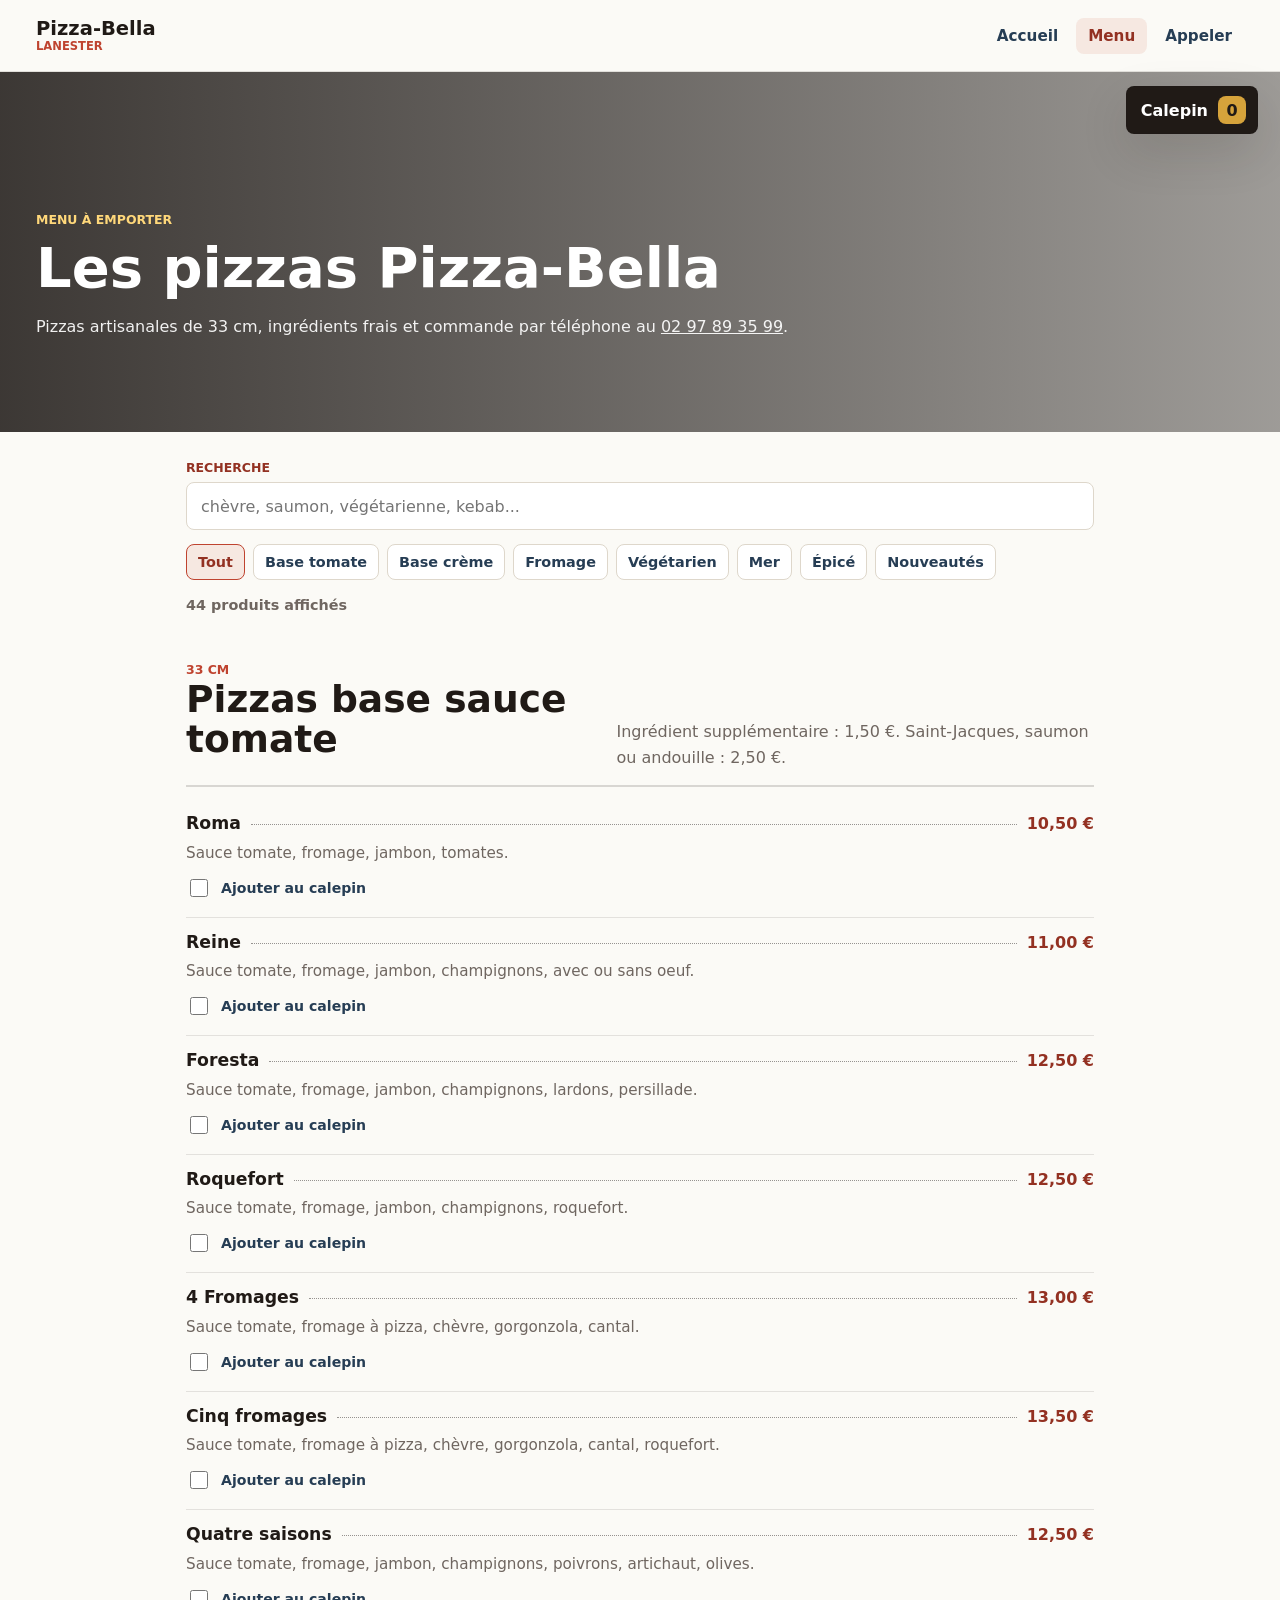
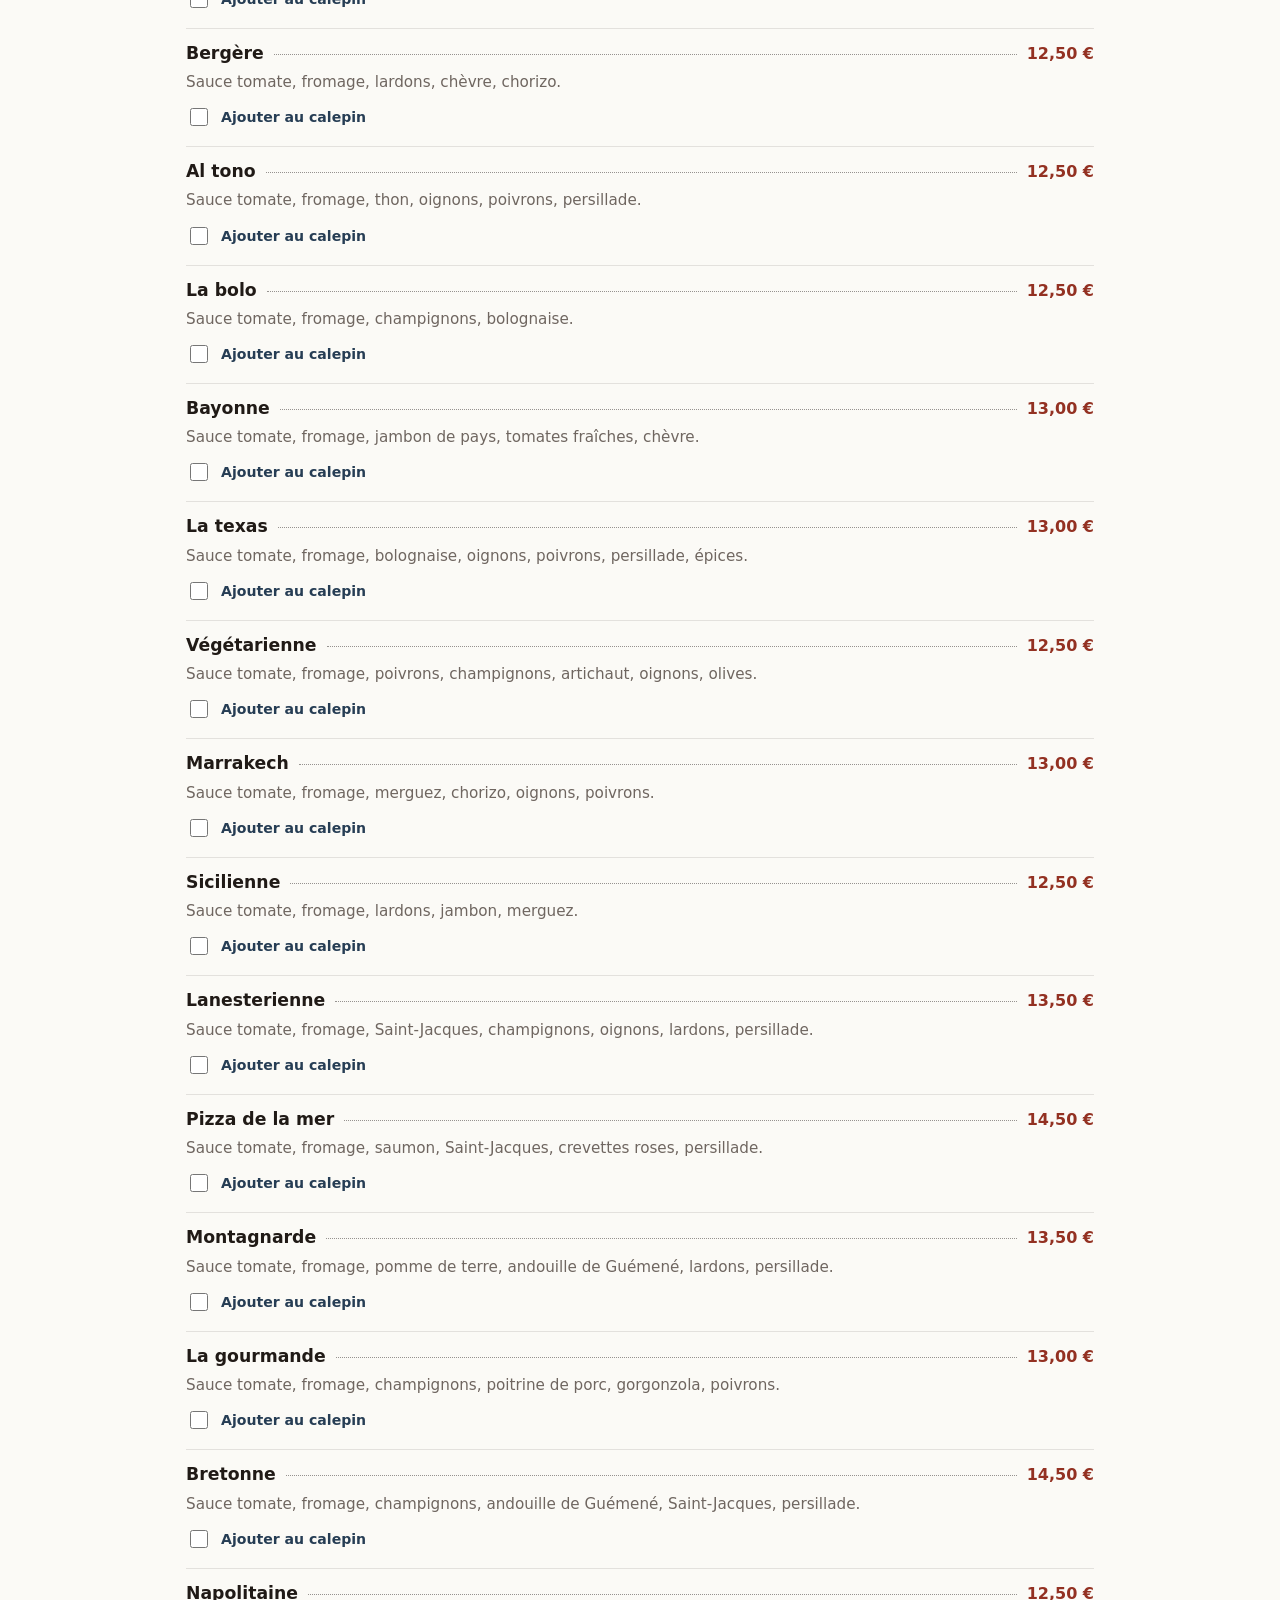
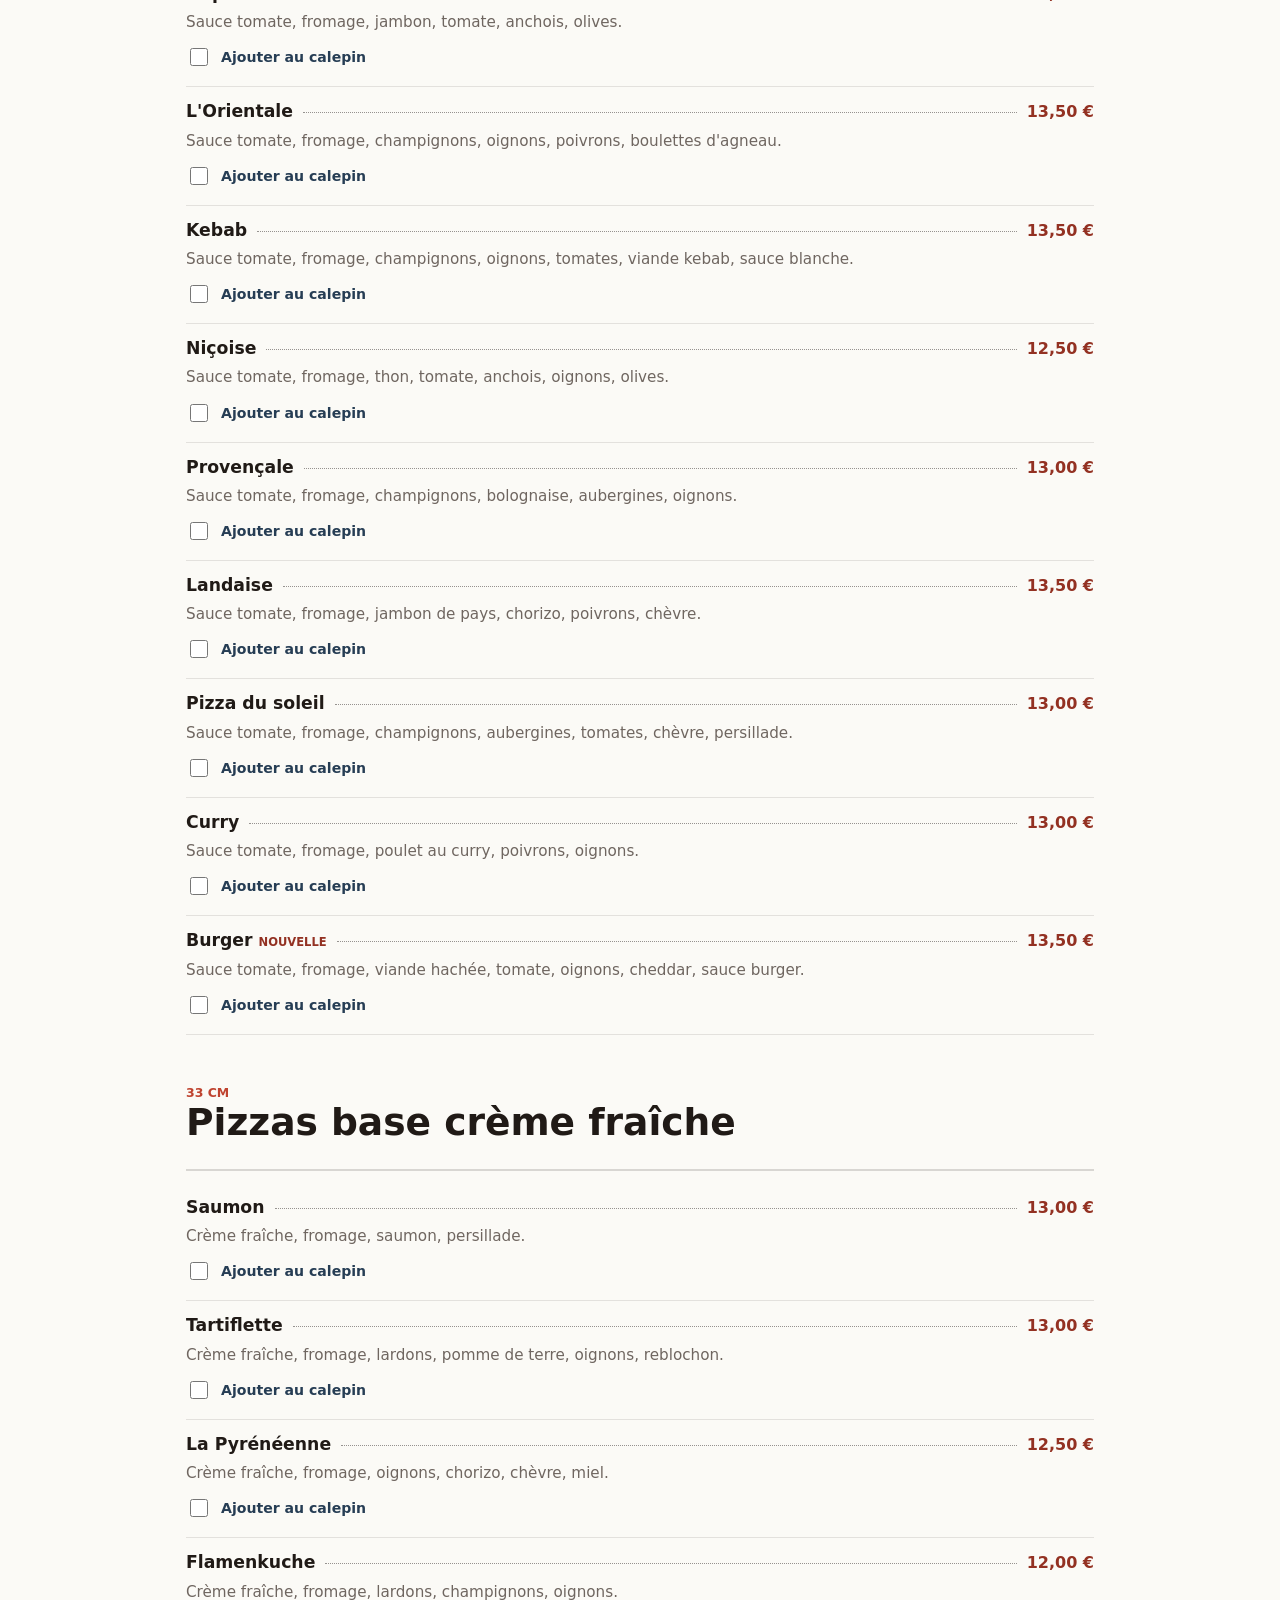
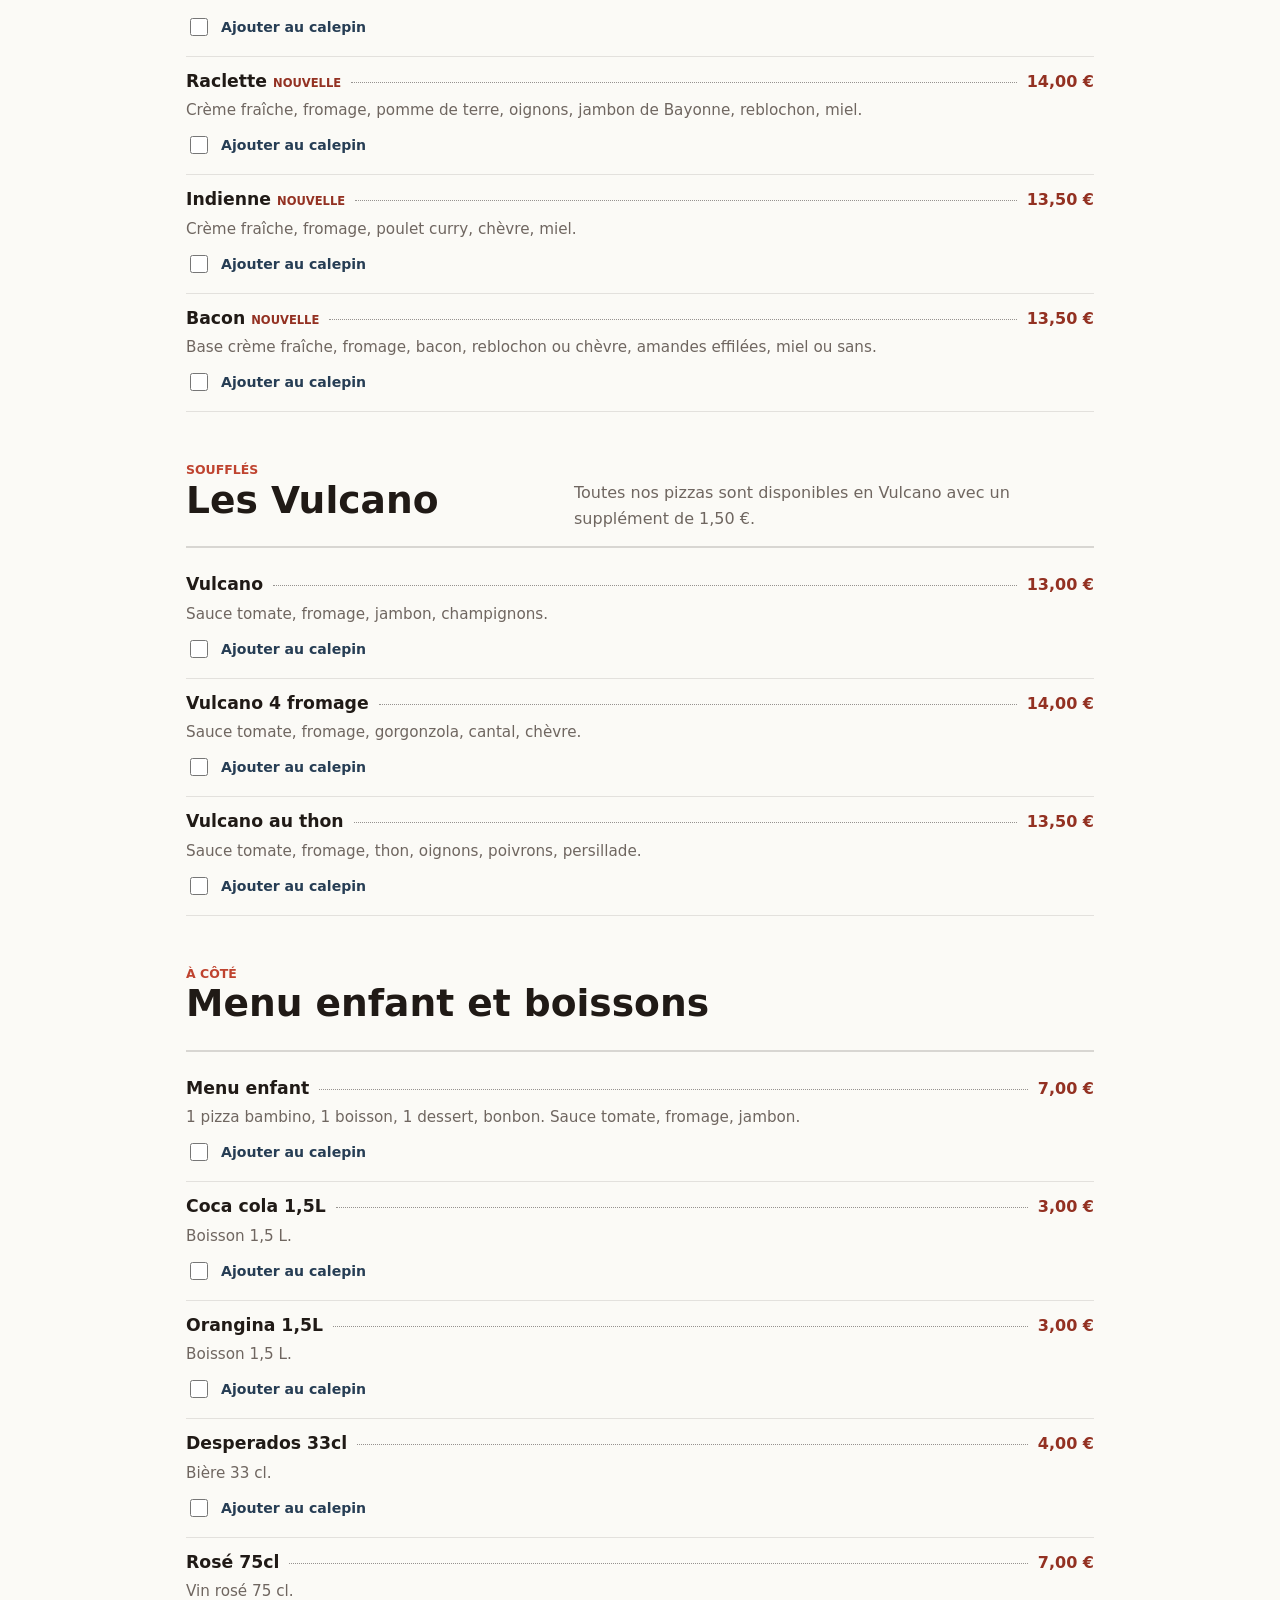
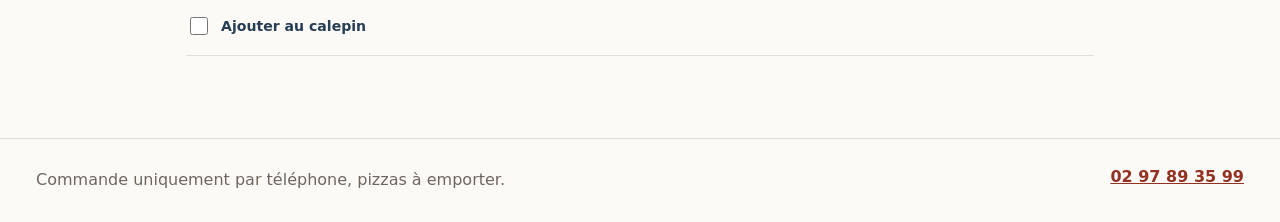
==== docs/menu.html @ 278d0181 "Initial commit" ====
<!doctype html>
<html lang="fr">
  <head>
    <meta charset="utf-8">
    <meta name="viewport" content="width=device-width, initial-scale=1">
    <title>Menu Pizza-Bella Lanester | Pizzas à emporter</title>
    <meta
      name="description"
      content="Menu Pizza-Bella Lanester : pizzas base tomate, base crème fraîche, soufflés, menu enfant et boissons. Recherche par ingrédient et calepin de commande."
    >
    <link rel="canonical" href="https://pizzabella.rouf.me/menu.html">
    <meta property="og:title" content="Menu Pizza-Bella Lanester">
    <meta property="og:description" content="Consultez les pizzas disponibles, recherchez par ingrédient et gardez vos choix dans un calepin.">
    <meta property="og:type" content="website">
    <meta property="og:url" content="https://pizzabella.rouf.me/menu.html">
    <meta property="og:image" content="https://static.wixstatic.com/media/843343_ccfe324e93fd4e18b210bcc2876e4890~mv2_d_2775_1979_s_2.jpg/v1/fill/w_1200,h_860,al_c,q_85,enc_avif,quality_auto/843343_ccfe324e93fd4e18b210bcc2876e4890~mv2_d_2775_1979_s_2.jpg">
    <meta name="twitter:card" content="summary_large_image">
    <link rel="preconnect" href="https://static.wixstatic.com">
    <link rel="stylesheet" href="styles.css?v=20260521-mobile">
    <script type="application/ld+json">
      {
        "@context": "https://schema.org",
        "@type": "Menu",
        "@id": "https://pizzabella.rouf.me/menu.html#menu",
        "name": "Menu Pizza-Bella Lanester",
        "url": "https://pizzabella.rouf.me/menu.html",
        "inLanguage": "fr-FR",
        "hasMenuSection": [
          {
            "@type": "MenuSection",
            "name": "Pizzas base sauce tomate 33 cm"
          },
          {
            "@type": "MenuSection",
            "name": "Pizzas base crème fraîche 33 cm"
          },
          {
            "@type": "MenuSection",
            "name": "Les soufflés"
          },
          {
            "@type": "MenuSection",
            "name": "Menu enfant et boissons"
          }
        ]
      }
    </script>
  </head>
  <body class="menu-page">
    <header class="site-header">
      <a class="brand" href="index.html" aria-label="Pizza-Bella Lanester, accueil">
        <span>Pizza-Bella</span>
        <small>Lanester</small>
      </a>
      <nav class="site-nav" aria-label="Navigation principale">
        <a href="index.html">Accueil</a>
        <a aria-current="page" href="menu.html">Menu</a>
        <a href="tel:+33297893599">Appeler</a>
      </nav>
    </header>

    <button class="notepad-toggle" id="notepadToggle" type="button" aria-controls="orderPad" aria-expanded="false">
      <span>Calepin</span>
      <strong id="notepadCount">0</strong>
    </button>

    <aside class="order-pad" id="orderPad" aria-hidden="true" aria-labelledby="orderPadTitle">
      <div class="pad-header">
        <div>
          <p class="kicker">Commande de groupe</p>
          <h2 id="orderPadTitle">Calepin</h2>
        </div>
        <button class="icon-button" id="closePad" type="button" aria-label="Réduire le calepin">×</button>
      </div>
      <ul class="pad-list" id="padList"></ul>
      <p class="pad-empty" id="padEmpty">Aucune pizza sélectionnée.</p>
      <div class="pad-total">
        <span>Total indicatif</span>
        <strong id="padTotal">0,00 €</strong>
      </div>
      <div class="pad-actions">
        <a class="button button-primary" href="tel:+33297893599">Appeler</a>
        <button class="button button-ghost" id="clearPad" type="button">Vider</button>
      </div>
      <p class="pad-note">Le calepin ne transmet pas de commande en ligne.</p>
    </aside>

    <main>
      <section class="menu-hero">
        <div>
          <p class="kicker">Menu à emporter</p>
          <h1>Les pizzas Pizza-Bella</h1>
          <p>
            Pizzas artisanales de 33 cm, ingrédients frais et commande par
            téléphone au <a href="tel:+33297893599">02 97 89 35 99</a>.
          </p>
        </div>
      </section>

      <section class="menu-toolbar" aria-label="Recherche et filtres du menu">
        <label class="search-box" for="menuSearch">
          <span>Recherche</span>
          <input id="menuSearch" type="search" placeholder="chèvre, saumon, végétarienne, kebab..." autocomplete="off">
        </label>
        <div class="filter-row" aria-label="Filtres rapides">
          <button class="filter-chip is-active" type="button" data-filter="">Tout</button>
          <button class="filter-chip" type="button" data-filter="tomate">Base tomate</button>
          <button class="filter-chip" type="button" data-filter="crème creme fraiche">Base crème</button>
          <button class="filter-chip" type="button" data-filter="fromage chèvre gorgonzola roquefort reblochon cantal">Fromage</button>
          <button class="filter-chip" type="button" data-filter="végétarien vegetarien légumes legumes">Végétarien</button>
          <button class="filter-chip" type="button" data-filter="mer saumon thon saint-jacques crevettes">Mer</button>
          <button class="filter-chip" type="button" data-filter="épicée epice merguez chorizo curry orientale">Épicé</button>
          <button class="filter-chip" type="button" data-filter="nouvelle burger raclette indienne bacon">Nouveautés</button>
        </div>
        <p class="result-count" id="resultCount" aria-live="polite">44 produits affichés</p>
      </section>

      <section class="menu-content" id="menuList">
        <section class="menu-section" data-menu-section>
          <div class="menu-section-heading">
            <div>
              <p class="kicker">33 cm</p>
              <h2>Pizzas base sauce tomate</h2>
            </div>
            <p>Ingrédient supplémentaire : 1,50 €. Saint-Jacques, saumon ou andouille : 2,50 €.</p>
          </div>
          <div class="pizza-grid">
            <article class="pizza-card" data-menu-item data-id="roma" data-name="Roma" data-price="10.50" data-keywords="tomate classique jambon tomates fromage simple traditionnelle">
              <div class="card-head"><h3>Roma</h3><strong>10,50 €</strong></div>
              <p>Sauce tomate, fromage, jambon, tomates.</p>
              <div class="tag-row"><span>classique</span><span>jambon</span><span>tomate</span></div>
              <label class="select-line"><input type="checkbox" data-note-toggle>Ajouter au calepin</label>
            </article>

            <article class="pizza-card" data-menu-item data-id="reine" data-name="Reine" data-price="11.00" data-keywords="tomate reine royale jambon champignons oeuf fromage classique">
              <div class="card-head"><h3>Reine</h3><strong>11,00 €</strong></div>
              <p>Sauce tomate, fromage, jambon, champignons, avec ou sans oeuf.</p>
              <div class="tag-row"><span>classique</span><span>champignons</span><span>oeuf</span></div>
              <label class="select-line"><input type="checkbox" data-note-toggle>Ajouter au calepin</label>
            </article>

            <article class="pizza-card" data-menu-item data-id="foresta" data-name="Foresta" data-price="12.50" data-keywords="tomate forestière forestiere jambon champignons lardons persillade fromage">
              <div class="card-head"><h3>Foresta</h3><strong>12,50 €</strong></div>
              <p>Sauce tomate, fromage, jambon, champignons, lardons, persillade.</p>
              <div class="tag-row"><span>champignons</span><span>lardons</span><span>persillade</span></div>
              <label class="select-line"><input type="checkbox" data-note-toggle>Ajouter au calepin</label>
            </article>

            <article class="pizza-card" data-menu-item data-id="roquefort" data-name="Roquefort" data-price="12.50" data-keywords="tomate roquefort fromage bleu jambon champignons">
              <div class="card-head"><h3>Roquefort</h3><strong>12,50 €</strong></div>
              <p>Sauce tomate, fromage, jambon, champignons, roquefort.</p>
              <div class="tag-row"><span>fromage</span><span>roquefort</span><span>jambon</span></div>
              <label class="select-line"><input type="checkbox" data-note-toggle>Ajouter au calepin</label>
            </article>

            <article class="pizza-card" data-menu-item data-id="4-fromages" data-name="4 Fromages" data-price="13.00" data-keywords="tomate quatre fromages 4 fromage chèvre chevre gorgonzola cantal végétarien vegetarien">
              <div class="card-head"><h3>4 Fromages</h3><strong>13,00 €</strong></div>
              <p>Sauce tomate, fromage à pizza, chèvre, gorgonzola, cantal.</p>
              <div class="tag-row"><span>fromage</span><span>chèvre</span><span>végétarien</span></div>
              <label class="select-line"><input type="checkbox" data-note-toggle>Ajouter au calepin</label>
            </article>

            <article class="pizza-card" data-menu-item data-id="cinq-fromages" data-name="Cinq fromages" data-price="13.50" data-keywords="tomate cinq 5 fromages chèvre chevre gorgonzola cantal roquefort végétarien vegetarien">
              <div class="card-head"><h3>Cinq fromages</h3><strong>13,50 €</strong></div>
              <p>Sauce tomate, fromage à pizza, chèvre, gorgonzola, cantal, roquefort.</p>
              <div class="tag-row"><span>fromage</span><span>roquefort</span><span>végétarien</span></div>
              <label class="select-line"><input type="checkbox" data-note-toggle>Ajouter au calepin</label>
            </article>

            <article class="pizza-card" data-menu-item data-id="quatre-saisons" data-name="Quatre saisons" data-price="12.50" data-keywords="tomate quatre saisons 4 saisons jambon champignons poivrons artichaut olives légumes legumes">
              <div class="card-head"><h3>Quatre saisons</h3><strong>12,50 €</strong></div>
              <p>Sauce tomate, fromage, jambon, champignons, poivrons, artichaut, olives.</p>
              <div class="tag-row"><span>légumes</span><span>jambon</span><span>olives</span></div>
              <label class="select-line"><input type="checkbox" data-note-toggle>Ajouter au calepin</label>
            </article>

            <article class="pizza-card" data-menu-item data-id="bergere" data-name="Bergère" data-price="12.50" data-keywords="tomate bergere bergère lardons chèvre chevre chorizo fromage">
              <div class="card-head"><h3>Bergère</h3><strong>12,50 €</strong></div>
              <p>Sauce tomate, fromage, lardons, chèvre, chorizo.</p>
              <div class="tag-row"><span>chèvre</span><span>chorizo</span><span>lardons</span></div>
              <label class="select-line"><input type="checkbox" data-note-toggle>Ajouter au calepin</label>
            </article>

            <article class="pizza-card" data-menu-item data-id="al-tono" data-name="Al tono" data-price="12.50" data-keywords="tomate thon tonno poisson oignons poivrons persillade fromage">
              <div class="card-head"><h3>Al tono</h3><strong>12,50 €</strong></div>
              <p>Sauce tomate, fromage, thon, oignons, poivrons, persillade.</p>
              <div class="tag-row"><span>thon</span><span>poivrons</span><span>persillade</span></div>
              <label class="select-line"><input type="checkbox" data-note-toggle>Ajouter au calepin</label>
            </article>

            <article class="pizza-card" data-menu-item data-id="la-bolo" data-name="La bolo" data-price="12.50" data-keywords="tomate bolo bolognaise viande hachée hachee champignons fromage">
              <div class="card-head"><h3>La bolo</h3><strong>12,50 €</strong></div>
              <p>Sauce tomate, fromage, champignons, bolognaise.</p>
              <div class="tag-row"><span>bolognaise</span><span>champignons</span><span>viande</span></div>
              <label class="select-line"><input type="checkbox" data-note-toggle>Ajouter au calepin</label>
            </article>

            <article class="pizza-card" data-menu-item data-id="bayonne" data-name="Bayonne" data-price="13.00" data-keywords="tomate bayonne jambon de pays tomates fraîches fraiches chèvre chevre fromage">
              <div class="card-head"><h3>Bayonne</h3><strong>13,00 €</strong></div>
              <p>Sauce tomate, fromage, jambon de pays, tomates fraîches, chèvre.</p>
              <div class="tag-row"><span>jambon de pays</span><span>chèvre</span><span>tomates</span></div>
              <label class="select-line"><input type="checkbox" data-note-toggle>Ajouter au calepin</label>
            </article>

            <article class="pizza-card" data-menu-item data-id="la-texas" data-name="La texas" data-price="13.00" data-keywords="tomate texas texane bolognaise oignons poivrons persillade épices epices viande">
              <div class="card-head"><h3>La texas</h3><strong>13,00 €</strong></div>
              <p>Sauce tomate, fromage, bolognaise, oignons, poivrons, persillade, épices.</p>
              <div class="tag-row"><span>épicée</span><span>bolognaise</span><span>poivrons</span></div>
              <label class="select-line"><input type="checkbox" data-note-toggle>Ajouter au calepin</label>
            </article>

            <article class="pizza-card" data-menu-item data-id="vegetarienne" data-name="Végétarienne" data-price="12.50" data-keywords="tomate végétarienne vegetarienne veggie légumes legumes poivrons champignons artichaut oignons olives sans viande">
              <div class="card-head"><h3>Végétarienne</h3><strong>12,50 €</strong></div>
              <p>Sauce tomate, fromage, poivrons, champignons, artichaut, oignons, olives.</p>
              <div class="tag-row"><span>végétarien</span><span>légumes</span><span>olives</span></div>
              <label class="select-line"><input type="checkbox" data-note-toggle>Ajouter au calepin</label>
            </article>

            <article class="pizza-card" data-menu-item data-id="marrakech" data-name="Marrakech" data-price="13.00" data-keywords="tomate marrakech orientale merguez chorizo oignons poivrons épicée epice fromage">
              <div class="card-head"><h3>Marrakech</h3><strong>13,00 €</strong></div>
              <p>Sauce tomate, fromage, merguez, chorizo, oignons, poivrons.</p>
              <div class="tag-row"><span>merguez</span><span>chorizo</span><span>épicée</span></div>
              <label class="select-line"><input type="checkbox" data-note-toggle>Ajouter au calepin</label>
            </article>

            <article class="pizza-card" data-menu-item data-id="sicilienne" data-name="Sicilienne" data-price="12.50" data-keywords="tomate sicilienne lardons jambon merguez viande fromage">
              <div class="card-head"><h3>Sicilienne</h3><strong>12,50 €</strong></div>
              <p>Sauce tomate, fromage, lardons, jambon, merguez.</p>
              <div class="tag-row"><span>jambon</span><span>merguez</span><span>lardons</span></div>
              <label class="select-line"><input type="checkbox" data-note-toggle>Ajouter au calepin</label>
            </article>

            <article class="pizza-card" data-menu-item data-id="lanesterienne" data-name="Lanesterienne" data-price="13.50" data-keywords="tomate lanesterienne lanestérienne saint jacques st jacques champignons oignons lardons persillade mer">
              <div class="card-head"><h3>Lanesterienne</h3><strong>13,50 €</strong></div>
              <p>Sauce tomate, fromage, Saint-Jacques, champignons, oignons, lardons, persillade.</p>
              <div class="tag-row"><span>Saint-Jacques</span><span>lardons</span><span>persillade</span></div>
              <label class="select-line"><input type="checkbox" data-note-toggle>Ajouter au calepin</label>
            </article>

            <article class="pizza-card" data-menu-item data-id="pizza-de-la-mer" data-name="Pizza de la mer" data-price="14.50" data-keywords="tomate mer saumon saint jacques st jacques crevettes roses poisson fruits de mer persillade">
              <div class="card-head"><h3>Pizza de la mer</h3><strong>14,50 €</strong></div>
              <p>Sauce tomate, fromage, saumon, Saint-Jacques, crevettes roses, persillade.</p>
              <div class="tag-row"><span>mer</span><span>saumon</span><span>crevettes</span></div>
              <label class="select-line"><input type="checkbox" data-note-toggle>Ajouter au calepin</label>
            </article>

            <article class="pizza-card" data-menu-item data-id="montagnarde" data-name="Montagnarde" data-price="13.50" data-keywords="tomate montagnarde pomme de terre patate andouille guémené guemene lardons persillade">
              <div class="card-head"><h3>Montagnarde</h3><strong>13,50 €</strong></div>
              <p>Sauce tomate, fromage, pomme de terre, andouille de Guémené, lardons, persillade.</p>
              <div class="tag-row"><span>andouille</span><span>pomme de terre</span><span>lardons</span></div>
              <label class="select-line"><input type="checkbox" data-note-toggle>Ajouter au calepin</label>
            </article>

            <article class="pizza-card" data-menu-item data-id="la-gourmande" data-name="La gourmande" data-price="13.00" data-keywords="tomate gourmande champignons poitrine porc gorgonzola poivrons fromage">
              <div class="card-head"><h3>La gourmande</h3><strong>13,00 €</strong></div>
              <p>Sauce tomate, fromage, champignons, poitrine de porc, gorgonzola, poivrons.</p>
              <div class="tag-row"><span>gorgonzola</span><span>poitrine</span><span>poivrons</span></div>
              <label class="select-line"><input type="checkbox" data-note-toggle>Ajouter au calepin</label>
            </article>

            <article class="pizza-card" data-menu-item data-id="bretonne" data-name="Bretonne" data-price="14.50" data-keywords="tomate bretonne bretagne champignons andouille guémené guemene saint jacques st jacques persillade mer">
              <div class="card-head"><h3>Bretonne</h3><strong>14,50 €</strong></div>
              <p>Sauce tomate, fromage, champignons, andouille de Guémené, Saint-Jacques, persillade.</p>
              <div class="tag-row"><span>andouille</span><span>Saint-Jacques</span><span>bretonne</span></div>
              <label class="select-line"><input type="checkbox" data-note-toggle>Ajouter au calepin</label>
            </article>

            <article class="pizza-card" data-menu-item data-id="napolitaine" data-name="Napolitaine" data-price="12.50" data-keywords="tomate napolitaine napoli jambon anchois olives fromage">
              <div class="card-head"><h3>Napolitaine</h3><strong>12,50 €</strong></div>
              <p>Sauce tomate, fromage, jambon, tomate, anchois, olives.</p>
              <div class="tag-row"><span>anchois</span><span>olives</span><span>jambon</span></div>
              <label class="select-line"><input type="checkbox" data-note-toggle>Ajouter au calepin</label>
            </article>

            <article class="pizza-card" data-menu-item data-id="orientale" data-name="L'Orientale" data-price="13.50" data-keywords="tomate orientale agneau boulettes oignons poivrons champignons épicée epice">
              <div class="card-head"><h3>L'Orientale</h3><strong>13,50 €</strong></div>
              <p>Sauce tomate, fromage, champignons, oignons, poivrons, boulettes d'agneau.</p>
              <div class="tag-row"><span>agneau</span><span>poivrons</span><span>épicée</span></div>
              <label class="select-line"><input type="checkbox" data-note-toggle>Ajouter au calepin</label>
            </article>

            <article class="pizza-card" data-menu-item data-id="kebab" data-name="Kebab" data-price="13.50" data-keywords="tomate kebab viande sauce blanche oignons tomates champignons fromage">
              <div class="card-head"><h3>Kebab</h3><strong>13,50 €</strong></div>
              <p>Sauce tomate, fromage, champignons, oignons, tomates, viande kebab, sauce blanche.</p>
              <div class="tag-row"><span>kebab</span><span>sauce blanche</span><span>oignons</span></div>
              <label class="select-line"><input type="checkbox" data-note-toggle>Ajouter au calepin</label>
            </article>

            <article class="pizza-card" data-menu-item data-id="nicoise" data-name="Niçoise" data-price="12.50" data-keywords="tomate niçoise nicoise thon anchois oignons olives poisson fromage">
              <div class="card-head"><h3>Niçoise</h3><strong>12,50 €</strong></div>
              <p>Sauce tomate, fromage, thon, tomate, anchois, oignons, olives.</p>
              <div class="tag-row"><span>thon</span><span>anchois</span><span>olives</span></div>
              <label class="select-line"><input type="checkbox" data-note-toggle>Ajouter au calepin</label>
            </article>

            <article class="pizza-card" data-menu-item data-id="provencale" data-name="Provençale" data-price="13.00" data-keywords="tomate provençale provencale bolognaise aubergines oignons champignons légumes legumes">
              <div class="card-head"><h3>Provençale</h3><strong>13,00 €</strong></div>
              <p>Sauce tomate, fromage, champignons, bolognaise, aubergines, oignons.</p>
              <div class="tag-row"><span>aubergines</span><span>bolognaise</span><span>oignons</span></div>
              <label class="select-line"><input type="checkbox" data-note-toggle>Ajouter au calepin</label>
            </article>

            <article class="pizza-card" data-menu-item data-id="landaise" data-name="Landaise" data-price="13.50" data-keywords="tomate landaise jambon de pays chorizo poivrons chèvre chevre fromage">
              <div class="card-head"><h3>Landaise</h3><strong>13,50 €</strong></div>
              <p>Sauce tomate, fromage, jambon de pays, chorizo, poivrons, chèvre.</p>
              <div class="tag-row"><span>jambon de pays</span><span>chorizo</span><span>chèvre</span></div>
              <label class="select-line"><input type="checkbox" data-note-toggle>Ajouter au calepin</label>
            </article>

            <article class="pizza-card" data-menu-item data-id="pizza-du-soleil" data-name="Pizza du soleil" data-price="13.00" data-keywords="tomate soleil végétarien vegetarien champignons aubergines tomates chèvre chevre persillade légumes legumes">
              <div class="card-head"><h3>Pizza du soleil</h3><strong>13,00 €</strong></div>
              <p>Sauce tomate, fromage, champignons, aubergines, tomates, chèvre, persillade.</p>
              <div class="tag-row"><span>légumes</span><span>chèvre</span><span>persillade</span></div>
              <label class="select-line"><input type="checkbox" data-note-toggle>Ajouter au calepin</label>
            </article>

            <article class="pizza-card" data-menu-item data-id="curry" data-name="Curry" data-price="13.00" data-keywords="tomate curry poulet poivrons oignons épicée epice indienne fromage">
              <div class="card-head"><h3>Curry</h3><strong>13,00 €</strong></div>
              <p>Sauce tomate, fromage, poulet au curry, poivrons, oignons.</p>
              <div class="tag-row"><span>poulet</span><span>curry</span><span>poivrons</span></div>
              <label class="select-line"><input type="checkbox" data-note-toggle>Ajouter au calepin</label>
            </article>

            <article class="pizza-card" data-menu-item data-id="burger" data-name="BURGER (nouvelle)" data-price="13.50" data-keywords="tomate burger nouvelle hamburger cheeseburger viande hachée hachee cheddar sauce burger oignons">
              <div class="card-head"><h3>Burger <small>nouvelle</small></h3><strong>13,50 €</strong></div>
              <p>Sauce tomate, fromage, viande hachée, tomate, oignons, cheddar, sauce burger.</p>
              <div class="tag-row"><span>nouvelle</span><span>burger</span><span>cheddar</span></div>
              <label class="select-line"><input type="checkbox" data-note-toggle>Ajouter au calepin</label>
            </article>
          </div>
        </section>

        <section class="menu-section" data-menu-section>
          <div class="menu-section-heading">
            <div>
              <p class="kicker">33 cm</p>
              <h2>Pizzas base crème fraîche</h2>
            </div>
          </div>
          <div class="pizza-grid">
            <article class="pizza-card" data-menu-item data-id="saumon-creme" data-name="Saumon" data-price="13.00" data-keywords="crème creme fraiche saumon poisson mer persillade fromage">
              <div class="card-head"><h3>Saumon</h3><strong>13,00 €</strong></div>
              <p>Crème fraîche, fromage, saumon, persillade.</p>
              <div class="tag-row"><span>crème</span><span>saumon</span><span>mer</span></div>
              <label class="select-line"><input type="checkbox" data-note-toggle>Ajouter au calepin</label>
            </article>

            <article class="pizza-card" data-menu-item data-id="tartiflette" data-name="Tartiflette" data-price="13.00" data-keywords="crème creme fraiche tartiflette lardons pomme de terre patate oignons reblochon fromage montagne">
              <div class="card-head"><h3>Tartiflette</h3><strong>13,00 €</strong></div>
              <p>Crème fraîche, fromage, lardons, pomme de terre, oignons, reblochon.</p>
              <div class="tag-row"><span>reblochon</span><span>lardons</span><span>pomme de terre</span></div>
              <label class="select-line"><input type="checkbox" data-note-toggle>Ajouter au calepin</label>
            </article>

            <article class="pizza-card" data-menu-item data-id="pyreneenne" data-name="La Pyrénéenne" data-price="12.50" data-keywords="crème creme fraiche pyrénéenne pyreneenne chorizo chèvre chevre miel oignons sucré salé sucre sale">
              <div class="card-head"><h3>La Pyrénéenne</h3><strong>12,50 €</strong></div>
              <p>Crème fraîche, fromage, oignons, chorizo, chèvre, miel.</p>
              <div class="tag-row"><span>chèvre</span><span>miel</span><span>chorizo</span></div>
              <label class="select-line"><input type="checkbox" data-note-toggle>Ajouter au calepin</label>
            </article>

            <article class="pizza-card" data-menu-item data-id="flamenkuche" data-name="Flamenkuche" data-price="12.00" data-keywords="crème creme fraiche flamenkuche flammekueche flammenkueche flambée flambe lardons champignons oignons alsacienne">
              <div class="card-head"><h3>Flamenkuche</h3><strong>12,00 €</strong></div>
              <p>Crème fraîche, fromage, lardons, champignons, oignons.</p>
              <div class="tag-row"><span>lardons</span><span>oignons</span><span>champignons</span></div>
              <label class="select-line"><input type="checkbox" data-note-toggle>Ajouter au calepin</label>
            </article>

            <article class="pizza-card" data-menu-item data-id="raclette" data-name="Raclette (nouvelle)" data-price="14.00" data-keywords="crème creme fraiche raclette nouvelle pomme de terre jambon bayonne reblochon miel oignons fromage">
              <div class="card-head"><h3>Raclette <small>nouvelle</small></h3><strong>14,00 €</strong></div>
              <p>Crème fraîche, fromage, pomme de terre, oignons, jambon de Bayonne, reblochon, miel.</p>
              <div class="tag-row"><span>nouvelle</span><span>reblochon</span><span>miel</span></div>
              <label class="select-line"><input type="checkbox" data-note-toggle>Ajouter au calepin</label>
            </article>

            <article class="pizza-card" data-menu-item data-id="indienne" data-name="Indienne (nouvelle)" data-price="13.50" data-keywords="crème creme fraiche indienne nouvelle poulet curry chèvre chevre miel épicée epice">
              <div class="card-head"><h3>Indienne <small>nouvelle</small></h3><strong>13,50 €</strong></div>
              <p>Crème fraîche, fromage, poulet curry, chèvre, miel.</p>
              <div class="tag-row"><span>nouvelle</span><span>poulet</span><span>curry</span></div>
              <label class="select-line"><input type="checkbox" data-note-toggle>Ajouter au calepin</label>
            </article>

            <article class="pizza-card" data-menu-item data-id="bacon" data-name="Bacon (nouvelle)" data-price="13.50" data-keywords="crème creme fraiche bacon nouvelle reblochon chèvre chevre amandes miel sans miel fromage">
              <div class="card-head"><h3>Bacon <small>nouvelle</small></h3><strong>13,50 €</strong></div>
              <p>Base crème fraîche, fromage, bacon, reblochon ou chèvre, amandes effilées, miel ou sans.</p>
              <div class="tag-row"><span>nouvelle</span><span>bacon</span><span>amandes</span></div>
              <label class="select-line"><input type="checkbox" data-note-toggle>Ajouter au calepin</label>
            </article>
          </div>
        </section>

        <section class="menu-section" data-menu-section>
          <div class="menu-section-heading">
            <div>
              <p class="kicker">Soufflés</p>
              <h2>Les Vulcano</h2>
            </div>
            <p>Toutes nos pizzas sont disponibles en Vulcano avec un supplément de 1,50 €.</p>
          </div>
          <div class="pizza-grid compact-grid">
            <article class="pizza-card" data-menu-item data-id="vulcano" data-name="Vulcano" data-price="13.00" data-keywords="vulcano soufflé souffle tomate jambon champignons fromage">
              <div class="card-head"><h3>Vulcano</h3><strong>13,00 €</strong></div>
              <p>Sauce tomate, fromage, jambon, champignons.</p>
              <div class="tag-row"><span>soufflé</span><span>jambon</span><span>champignons</span></div>
              <label class="select-line"><input type="checkbox" data-note-toggle>Ajouter au calepin</label>
            </article>

            <article class="pizza-card" data-menu-item data-id="vulcano-4-fromage" data-name="Vulcano 4 fromage" data-price="14.00" data-keywords="vulcano soufflé souffle quatre 4 fromage gorgonzola cantal chèvre chevre tomate">
              <div class="card-head"><h3>Vulcano 4 fromage</h3><strong>14,00 €</strong></div>
              <p>Sauce tomate, fromage, gorgonzola, cantal, chèvre.</p>
              <div class="tag-row"><span>soufflé</span><span>fromage</span><span>chèvre</span></div>
              <label class="select-line"><input type="checkbox" data-note-toggle>Ajouter au calepin</label>
            </article>

            <article class="pizza-card" data-menu-item data-id="vulcano-thon" data-name="Vulcano au thon" data-price="13.50" data-keywords="vulcano soufflé souffle thon poisson oignons poivrons persillade tomate">
              <div class="card-head"><h3>Vulcano au thon</h3><strong>13,50 €</strong></div>
              <p>Sauce tomate, fromage, thon, oignons, poivrons, persillade.</p>
              <div class="tag-row"><span>soufflé</span><span>thon</span><span>poivrons</span></div>
              <label class="select-line"><input type="checkbox" data-note-toggle>Ajouter au calepin</label>
            </article>
          </div>
        </section>

        <section class="menu-section" data-menu-section>
          <div class="menu-section-heading">
            <div>
              <p class="kicker">À côté</p>
              <h2>Menu enfant et boissons</h2>
            </div>
          </div>
          <div class="pizza-grid compact-grid">
            <article class="pizza-card" data-menu-item data-id="menu-enfant" data-name="Menu enfant" data-price="7.00" data-keywords="menu enfant bambino boisson dessert bonbon jambon tomate fromage">
              <div class="card-head"><h3>Menu enfant</h3><strong>7,00 €</strong></div>
              <p>1 pizza bambino, 1 boisson, 1 dessert, bonbon. Sauce tomate, fromage, jambon.</p>
              <div class="tag-row"><span>enfant</span><span>bambino</span><span>jambon</span></div>
              <label class="select-line"><input type="checkbox" data-note-toggle>Ajouter au calepin</label>
            </article>

            <article class="pizza-card" data-menu-item data-id="coca-cola" data-name="Coca cola 1.5L" data-price="3.00" data-keywords="boisson coca cola soda 1.5l bouteille">
              <div class="card-head"><h3>Coca cola 1,5L</h3><strong>3,00 €</strong></div>
              <p>Boisson 1,5 L.</p>
              <div class="tag-row"><span>boisson</span><span>soda</span></div>
              <label class="select-line"><input type="checkbox" data-note-toggle>Ajouter au calepin</label>
            </article>

            <article class="pizza-card" data-menu-item data-id="orangina" data-name="Orangina 1.5L" data-price="3.00" data-keywords="boisson orangina soda 1.5l bouteille">
              <div class="card-head"><h3>Orangina 1,5L</h3><strong>3,00 €</strong></div>
              <p>Boisson 1,5 L.</p>
              <div class="tag-row"><span>boisson</span><span>soda</span></div>
              <label class="select-line"><input type="checkbox" data-note-toggle>Ajouter au calepin</label>
            </article>

            <article class="pizza-card" data-menu-item data-id="desperados" data-name="Desperados 33cl" data-price="4.00" data-keywords="boisson bière biere desperados 33cl">
              <div class="card-head"><h3>Desperados 33cl</h3><strong>4,00 €</strong></div>
              <p>Bière 33 cl.</p>
              <div class="tag-row"><span>boisson</span><span>bière</span></div>
              <label class="select-line"><input type="checkbox" data-note-toggle>Ajouter au calepin</label>
            </article>

            <article class="pizza-card" data-menu-item data-id="rose" data-name="Rosé 75cl" data-price="7.00" data-keywords="boisson vin rosé rose 75cl bouteille">
              <div class="card-head"><h3>Rosé 75cl</h3><strong>7,00 €</strong></div>
              <p>Vin rosé 75 cl.</p>
              <div class="tag-row"><span>boisson</span><span>vin</span></div>
              <label class="select-line"><input type="checkbox" data-note-toggle>Ajouter au calepin</label>
            </article>
          </div>
        </section>
      </section>
    </main>

    <footer class="site-footer">
      <p>Commande uniquement par téléphone, pizzas à emporter.</p>
      <a href="tel:+33297893599">02 97 89 35 99</a>
    </footer>

    <script src="menu.js?v=20260521-mobile" defer></script>
  </body>
</html>
---- docs/styles.css ----
:root {
  --ink: #201a16;
  --muted: #6f6660;
  --paper: #fbfaf6;
  --surface: #ffffff;
  --line: #ded7cb;
  --tomato: #bf432f;
  --tomato-dark: #933122;
  --basil: #1f6f4a;
  --blue: #263d54;
  --gold: #d6a33b;
  --shadow: 0 18px 48px rgba(32, 26, 22, 0.14);
  --header-height: 72px;
  font-family: Inter, ui-sans-serif, system-ui, -apple-system, BlinkMacSystemFont, "Segoe UI", sans-serif;
}

* {
  box-sizing: border-box;
}

html {
  scroll-behavior: smooth;
}

html,
body {
  max-width: 100%;
  overflow-x: hidden;
}

body {
  margin: 0;
  background: var(--paper);
  color: var(--ink);
}

body.pad-open {
  overflow-x: hidden;
}

a {
  color: inherit;
}

button,
input {
  max-width: 100%;
  font: inherit;
}

img,
svg,
video {
  max-width: 100%;
}

[hidden] {
  display: none !important;
}

.site-header {
  position: sticky;
  top: 0;
  z-index: 60;
  min-height: var(--header-height);
  padding: 0 36px;
  display: flex;
  align-items: center;
  justify-content: space-between;
  gap: 28px;
  background: rgba(251, 250, 246, 0.96);
  border-bottom: 1px solid rgba(32, 26, 22, 0.12);
  backdrop-filter: blur(14px);
}

.brand {
  display: grid;
  gap: 2px;
  color: var(--ink);
  font-weight: 850;
  text-decoration: none;
  line-height: 1;
}

.brand span {
  font-size: 1.22rem;
}

.brand small {
  color: var(--tomato);
  font-size: 0.72rem;
  font-weight: 800;
  text-transform: uppercase;
}

.site-nav {
  display: flex;
  align-items: center;
  gap: 6px;
}

.site-nav a {
  padding: 9px 12px;
  border-radius: 8px;
  color: var(--blue);
  font-size: 0.95rem;
  font-weight: 800;
  text-decoration: none;
}

.site-nav a:hover,
.site-nav a[aria-current="page"] {
  background: rgba(191, 67, 47, 0.1);
  color: var(--tomato-dark);
}

.hero-home {
  min-height: 76vh;
  min-height: 76svh;
  padding: 90px 36px 48px;
  display: flex;
  align-items: flex-end;
  color: #fff;
  background:
    linear-gradient(90deg, rgba(18, 13, 10, 0.86) 0%, rgba(18, 13, 10, 0.62) 42%, rgba(18, 13, 10, 0.14) 100%),
    url("https://static.wixstatic.com/media/843343_ccfe324e93fd4e18b210bcc2876e4890~mv2_d_2775_1979_s_2.jpg/v1/fill/w_1800,h_1100,al_c,q_85,enc_avif,quality_auto/843343_ccfe324e93fd4e18b210bcc2876e4890~mv2_d_2775_1979_s_2.jpg") center/cover;
}

.hero-content {
  width: min(760px, 100%);
}

.kicker {
  margin: 0 0 10px;
  color: var(--tomato);
  font-size: 0.78rem;
  font-weight: 900;
  letter-spacing: 0;
  text-transform: uppercase;
}

.hero-home .kicker,
.menu-hero .kicker {
  color: #ffd87a;
}

h1,
h2,
h3,
p {
  margin-top: 0;
}

h1 {
  margin-bottom: 18px;
  font-size: 4.4rem;
  line-height: 0.98;
  letter-spacing: 0;
}

h2 {
  margin-bottom: 12px;
  font-size: 2.35rem;
  line-height: 1.05;
  letter-spacing: 0;
}

h3 {
  margin-bottom: 8px;
  font-size: 1.14rem;
  line-height: 1.18;
  letter-spacing: 0;
}

p {
  color: var(--muted);
  font-size: 1rem;
  line-height: 1.65;
}

.hero-lead {
  max-width: 640px;
  color: rgba(255, 255, 255, 0.9);
  font-size: 1.18rem;
}

.hero-actions,
.inline-actions,
.pad-actions {
  display: flex;
  flex-wrap: wrap;
  gap: 10px;
}

.button {
  min-height: 44px;
  padding: 12px 16px;
  display: inline-flex;
  align-items: center;
  justify-content: center;
  border: 1px solid transparent;
  border-radius: 8px;
  font-weight: 850;
  line-height: 1;
  text-decoration: none;
  cursor: pointer;
}

.button-primary {
  background: var(--tomato);
  color: #fff;
}

.button-primary:hover {
  background: var(--tomato-dark);
}

.button-secondary {
  background: var(--blue);
  color: #fff;
}

.button-light {
  background: rgba(255, 255, 255, 0.95);
  color: var(--ink);
}

.button-ghost {
  background: var(--surface);
  border-color: var(--line);
  color: var(--blue);
}

.hero-facts {
  margin: 32px 0 0;
  display: flex;
  flex-wrap: wrap;
  gap: 12px;
}

.hero-facts div {
  min-width: 160px;
  padding: 14px 16px;
  border: 1px solid rgba(255, 255, 255, 0.2);
  border-radius: 8px;
  background: rgba(255, 255, 255, 0.1);
}

.hero-facts dt {
  color: rgba(255, 255, 255, 0.68);
  font-size: 0.75rem;
  font-weight: 800;
  text-transform: uppercase;
}

.hero-facts dd {
  margin: 5px 0 0;
  font-weight: 850;
}

.section {
  padding: 76px 36px;
}

.section-heading {
  max-width: 760px;
  margin: 0 auto 30px;
  text-align: center;
}

.section-heading.compact {
  margin-bottom: 22px;
}

.feature-grid,
.steps,
.info-layout {
  width: min(1120px, 100%);
  margin: 0 auto;
  display: grid;
  gap: 16px;
}

.feature-grid,
.steps {
  grid-template-columns: repeat(3, minmax(0, 1fr));
}

.feature-card,
.steps article,
.info-block,
.pizza-card {
  border: 1px solid rgba(32, 26, 22, 0.12);
  border-radius: 8px;
  background: var(--surface);
}

.feature-card {
  min-height: 164px;
  padding: 22px;
}

.feature-card p,
.steps p,
.info-block p,
.pizza-card p {
  margin-bottom: 0;
}

.menu-wide-link {
  width: fit-content;
  margin: 26px auto 0;
  display: flex;
}

.steps-band {
  max-width: none;
  background: #eef4ef;
}

.steps article {
  padding: 22px;
}

.steps span {
  width: 34px;
  height: 34px;
  margin-bottom: 16px;
  display: grid;
  place-items: center;
  border-radius: 8px;
  background: var(--basil);
  color: #fff;
  font-weight: 900;
}

.info-layout {
  grid-template-columns: minmax(0, 1.15fr) minmax(320px, 0.85fr);
  align-items: stretch;
}

.info-block {
  padding: 28px;
}

.contact-list {
  margin: 20px 0 0;
  padding: 0;
  display: grid;
  gap: 16px;
  list-style: none;
}

.contact-list li {
  display: grid;
  gap: 4px;
}

.contact-list strong {
  color: var(--tomato);
  font-size: 0.78rem;
  text-transform: uppercase;
}

.contact-list a {
  color: var(--blue);
  font-weight: 800;
}

.site-footer {
  padding: 28px 36px;
  display: flex;
  flex-wrap: wrap;
  justify-content: space-between;
  gap: 14px;
  border-top: 1px solid rgba(32, 26, 22, 0.12);
}

.site-footer p {
  margin: 0;
}

.site-footer a {
  color: var(--tomato-dark);
  font-weight: 850;
}

.menu-hero {
  min-height: 360px;
  padding: 76px 36px;
  display: flex;
  align-items: flex-end;
  color: #fff;
  background:
    linear-gradient(90deg, rgba(18, 13, 10, 0.82), rgba(18, 13, 10, 0.4)),
    url("https://static.wixstatic.com/media/843343_ccfe324e93fd4e18b210bcc2876e4890~mv2_d_2775_1979_s_2.jpg/v1/fill/w_1800,h_1000,al_c,q_85,enc_avif,quality_auto/843343_ccfe324e93fd4e18b210bcc2876e4890~mv2_d_2775_1979_s_2.jpg") center/cover;
}

.menu-hero > div {
  width: min(860px, 100%);
}

.menu-hero h1 {
  font-size: 3.5rem;
}

.menu-hero p,
.menu-hero a {
  color: rgba(255, 255, 255, 0.92);
}

.menu-toolbar {
  width: min(980px, 100%);
  margin: 0 auto;
  padding: 28px 36px 10px;
  display: grid;
  gap: 14px;
  background: transparent;
}

.search-box {
  width: 100%;
  display: grid;
  gap: 7px;
}

.search-box span {
  color: var(--tomato-dark);
  font-size: 0.78rem;
  font-weight: 900;
  text-transform: uppercase;
}

.search-box input {
  width: 100%;
  min-height: 48px;
  padding: 0 14px;
  border: 1px solid var(--line);
  border-radius: 8px;
  background: var(--surface);
  color: var(--ink);
  outline: none;
}

.search-box input:focus {
  border-color: var(--tomato);
  box-shadow: 0 0 0 3px rgba(191, 67, 47, 0.14);
}

.filter-row {
  display: flex;
  flex-wrap: wrap;
  gap: 8px;
}

.filter-chip {
  min-height: 36px;
  padding: 8px 11px;
  border: 1px solid var(--line);
  border-radius: 8px;
  background: var(--surface);
  color: var(--blue);
  font-size: 0.9rem;
  font-weight: 800;
  cursor: pointer;
}

.filter-chip:hover,
.filter-chip.is-active {
  border-color: var(--tomato);
  background: rgba(191, 67, 47, 0.1);
  color: var(--tomato-dark);
}

.result-count {
  margin: 0;
  color: var(--muted);
  font-size: 0.9rem;
  font-weight: 750;
}

.menu-content {
  width: min(980px, 100%);
  margin: 0 auto;
  padding: 32px 36px 82px;
  display: grid;
  gap: 48px;
}

.menu-section-heading {
  margin-bottom: 12px;
  padding-bottom: 14px;
  display: flex;
  align-items: end;
  justify-content: space-between;
  gap: 28px;
  border-bottom: 2px solid rgba(32, 26, 22, 0.16);
}

.menu-section-heading p {
  max-width: 520px;
  margin-bottom: 0;
}

.pizza-grid {
  display: block;
}

.compact-grid {
  display: block;
}

.pizza-card {
  min-height: 0;
  padding: 14px 0;
  display: flex;
  flex-direction: column;
  gap: 7px;
  border: 0;
  border-bottom: 1px solid rgba(32, 26, 22, 0.11);
  border-radius: 0;
  background: transparent;
  transition: background-color 160ms ease, padding 160ms ease;
}

.pizza-card:hover,
.pizza-card.is-selected {
  background: rgba(191, 67, 47, 0.055);
  box-shadow: none;
  transform: none;
}

.card-head {
  display: flex;
  align-items: baseline;
  gap: 10px;
}

.card-head::after {
  content: "";
  flex: 1;
  order: 1;
  border-bottom: 1px dotted rgba(32, 26, 22, 0.46);
  transform: translateY(-4px);
}

.card-head h3 {
  order: 0;
  margin: 0;
  font-size: 1.08rem;
}

.card-head small {
  display: inline-block;
  color: var(--tomato-dark);
  font-size: 0.72rem;
  font-weight: 850;
  text-transform: uppercase;
}

.card-head strong {
  flex: 0 0 auto;
  order: 2;
  color: var(--tomato-dark);
  font-size: 1rem;
}

.pizza-card p {
  max-width: 780px;
  color: var(--muted);
  font-size: 0.95rem;
}

.tag-row {
  display: none;
}

.tag-row span {
  padding: 4px 7px;
  border-radius: 6px;
  background: #f2efe8;
  color: #625851;
  font-size: 0.76rem;
  font-weight: 800;
}

.select-line {
  min-height: 30px;
  width: fit-content;
  padding-top: 0;
  display: flex;
  align-items: center;
  gap: 10px;
  border-top: 0;
  color: var(--blue);
  font-size: 0.88rem;
  font-weight: 800;
  cursor: pointer;
}

.select-line input {
  width: 18px;
  height: 18px;
  accent-color: var(--tomato);
}

.notepad-toggle {
  position: fixed;
  top: calc(var(--header-height) + 14px);
  right: 22px;
  z-index: 80;
  min-height: 46px;
  padding: 9px 11px 9px 14px;
  display: inline-flex;
  align-items: center;
  gap: 10px;
  border: 1px solid rgba(32, 26, 22, 0.18);
  border-radius: 8px;
  background: var(--ink);
  color: #fff;
  box-shadow: var(--shadow);
  font-weight: 900;
  cursor: pointer;
}

.notepad-toggle strong {
  min-width: 28px;
  height: 28px;
  padding: 0 8px;
  display: grid;
  place-items: center;
  border-radius: 8px;
  background: var(--gold);
  color: var(--ink);
}

.order-pad {
  position: fixed;
  top: calc(var(--header-height) + 72px);
  right: 22px;
  z-index: 79;
  width: min(390px, calc(100vw - 32px));
  max-height: calc(100vh - var(--header-height) - 92px);
  max-height: calc(100svh - var(--header-height) - 92px);
  padding: 20px;
  display: flex;
  flex-direction: column;
  gap: 16px;
  border: 1px solid rgba(32, 26, 22, 0.16);
  border-radius: 8px;
  background: var(--surface);
  box-shadow: var(--shadow);
  opacity: 0;
  pointer-events: none;
  transform: translateY(-10px);
  transition: opacity 160ms ease, transform 160ms ease;
}

.order-pad.is-open {
  opacity: 1;
  pointer-events: auto;
  transform: translateY(0);
}

.pad-header {
  display: flex;
  align-items: flex-start;
  justify-content: space-between;
  gap: 14px;
}

.pad-header h2 {
  margin: 0;
  font-size: 1.55rem;
}

.icon-button {
  width: 38px;
  height: 38px;
  border: 1px solid var(--line);
  border-radius: 8px;
  background: var(--surface);
  color: var(--ink);
  font-size: 1.4rem;
  font-weight: 700;
  line-height: 1;
  cursor: pointer;
}

.pad-list {
  margin: 0;
  padding: 0;
  display: grid;
  gap: 8px;
  overflow: auto;
  list-style: none;
}

.pad-list li {
  padding: 10px;
  display: grid;
  grid-template-columns: 1fr auto;
  gap: 8px;
  border: 1px solid rgba(32, 26, 22, 0.1);
  border-radius: 8px;
}

.pad-list strong {
  display: block;
}

.pad-list span {
  color: var(--muted);
  font-size: 0.88rem;
}

.pad-list button {
  width: 30px;
  height: 30px;
  border: 1px solid var(--line);
  border-radius: 8px;
  background: #fff;
  color: var(--tomato-dark);
  font-weight: 900;
  cursor: pointer;
}

.pad-empty {
  margin: 0;
  padding: 14px;
  border: 1px dashed var(--line);
  border-radius: 8px;
  color: var(--muted);
  text-align: center;
}

.pad-total {
  padding-top: 14px;
  display: flex;
  align-items: center;
  justify-content: space-between;
  border-top: 1px solid rgba(32, 26, 22, 0.1);
  font-weight: 850;
}

.pad-note {
  margin: 0;
  color: var(--muted);
  font-size: 0.84rem;
}

@media (max-width: 1020px) {
  h1 {
    font-size: 3.35rem;
  }

  h2 {
    font-size: 2rem;
  }

}

@media (max-width: 900px) {
  :root {
    --header-height: 0px;
  }

  .site-header {
    position: static;
    min-height: 0;
    padding: 14px 18px 12px;
    align-items: center;
    flex-direction: row;
    gap: 14px;
  }

  .site-nav {
    width: auto;
    flex: 1;
    justify-content: flex-end;
    gap: 2px;
  }

  .site-nav a {
    padding: 8px 7px;
    font-size: 0.86rem;
  }

  .hero-home {
    min-height: 520px;
    min-height: 70svh;
    padding: 54px 20px 30px;
    background:
      linear-gradient(180deg, rgba(18, 13, 10, 0.82), rgba(18, 13, 10, 0.34)),
      url("https://static.wixstatic.com/media/843343_ccfe324e93fd4e18b210bcc2876e4890~mv2_d_2775_1979_s_2.jpg/v1/fill/w_900,h_1100,al_c,q_82,enc_avif,quality_auto/843343_ccfe324e93fd4e18b210bcc2876e4890~mv2_d_2775_1979_s_2.jpg") center/cover;
  }

  h1 {
    font-size: 2.32rem;
    line-height: 1.02;
  }

  h2 {
    font-size: 1.55rem;
    line-height: 1.12;
  }

  h3,
  p,
  a,
  button,
  .card-head strong {
    overflow-wrap: break-word;
  }

  .hero-lead {
    font-size: 1.02rem;
  }

  .hero-facts,
  .hero-actions,
  .inline-actions,
  .pad-actions {
    flex-direction: column;
  }

  .hero-facts div,
  .button {
    width: 100%;
  }

  .section,
  .menu-hero,
  .menu-content {
    padding-left: 20px;
    padding-right: 20px;
    width: 100%;
  }

  .section {
    padding-top: 54px;
    padding-bottom: 54px;
  }

  .feature-grid,
  .steps,
  .info-layout,
  .pizza-grid,
  .compact-grid {
    grid-template-columns: 1fr;
  }

  .menu-hero {
    min-height: 240px;
    padding-top: 42px;
    padding-bottom: 34px;
  }

  .menu-hero h1 {
    font-size: 2.05rem;
  }

  .menu-toolbar {
    padding: 24px 20px 8px;
    width: 100%;
  }

  .filter-row {
    flex-wrap: wrap;
    overflow: visible;
  }

  .filter-chip {
    flex: 1 1 calc(50% - 8px);
    min-width: 0;
    padding-left: 8px;
    padding-right: 8px;
  }

  .menu-section-heading {
    align-items: flex-start;
    flex-direction: column;
    gap: 8px;
  }

  .notepad-toggle {
    top: auto;
    right: 16px;
    bottom: 16px;
    max-width: calc(100vw - 32px);
  }

  .order-pad {
    top: auto;
    bottom: 74px;
    left: 12px;
    right: 12px;
    width: auto;
    max-height: calc(100vh - 120px);
    max-height: calc(100svh - 120px);
  }

  .menu-content {
    gap: 38px;
    padding-top: 24px;
    padding-bottom: 124px;
  }

  .card-head {
    gap: 8px;
  }

  .card-head h3 {
    min-width: 0;
    font-size: 1rem;
  }

  .card-head strong {
    white-space: nowrap;
  }

  .site-footer {
    padding: 24px 20px;
  }
}

@media (max-width: 420px) {
  h1 {
    font-size: 2rem;
  }

  .pizza-card {
    min-height: 0;
  }

  .brand span {
    font-size: 1rem;
  }

  .brand small {
    font-size: 0.64rem;
  }

  .site-header {
    padding-left: 14px;
    padding-right: 14px;
  }

  .site-nav a {
    padding: 7px 5px;
    font-size: 0.8rem;
  }

  .filter-chip {
    flex-basis: 100%;
  }
}
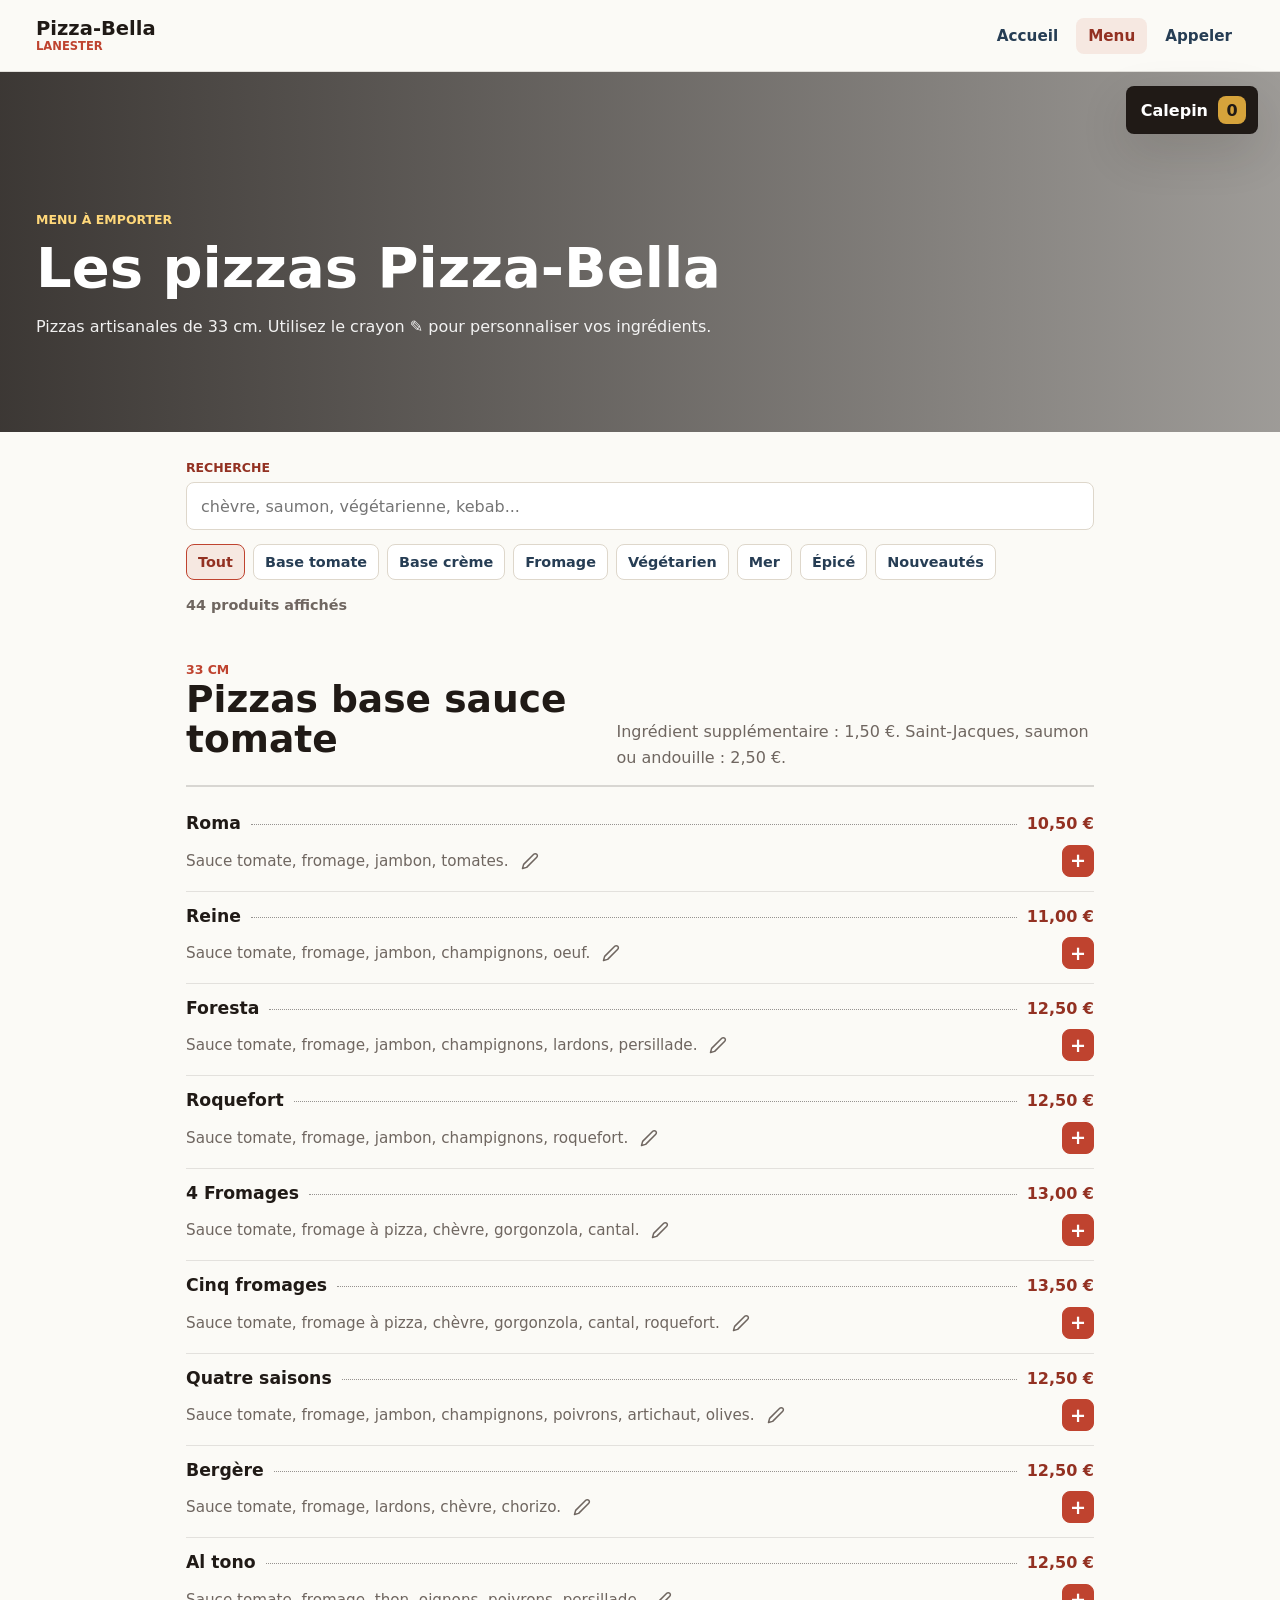
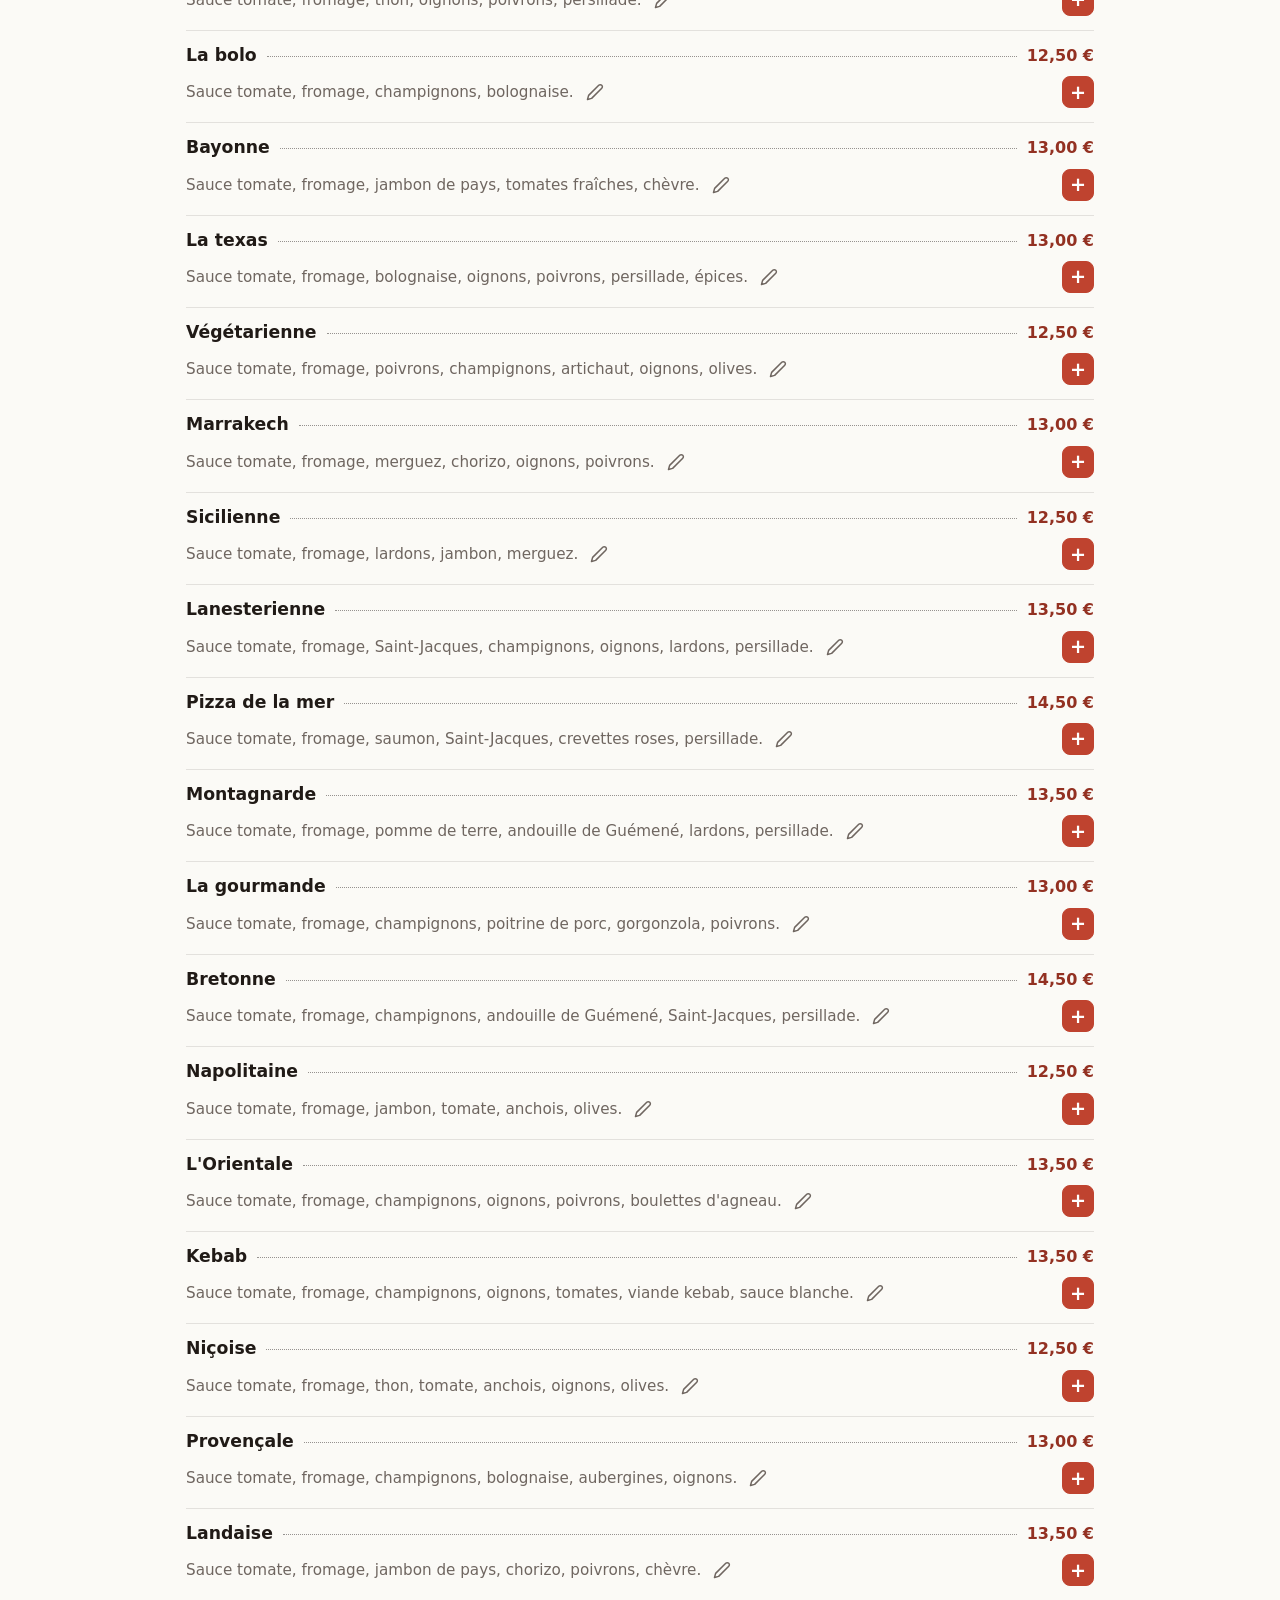
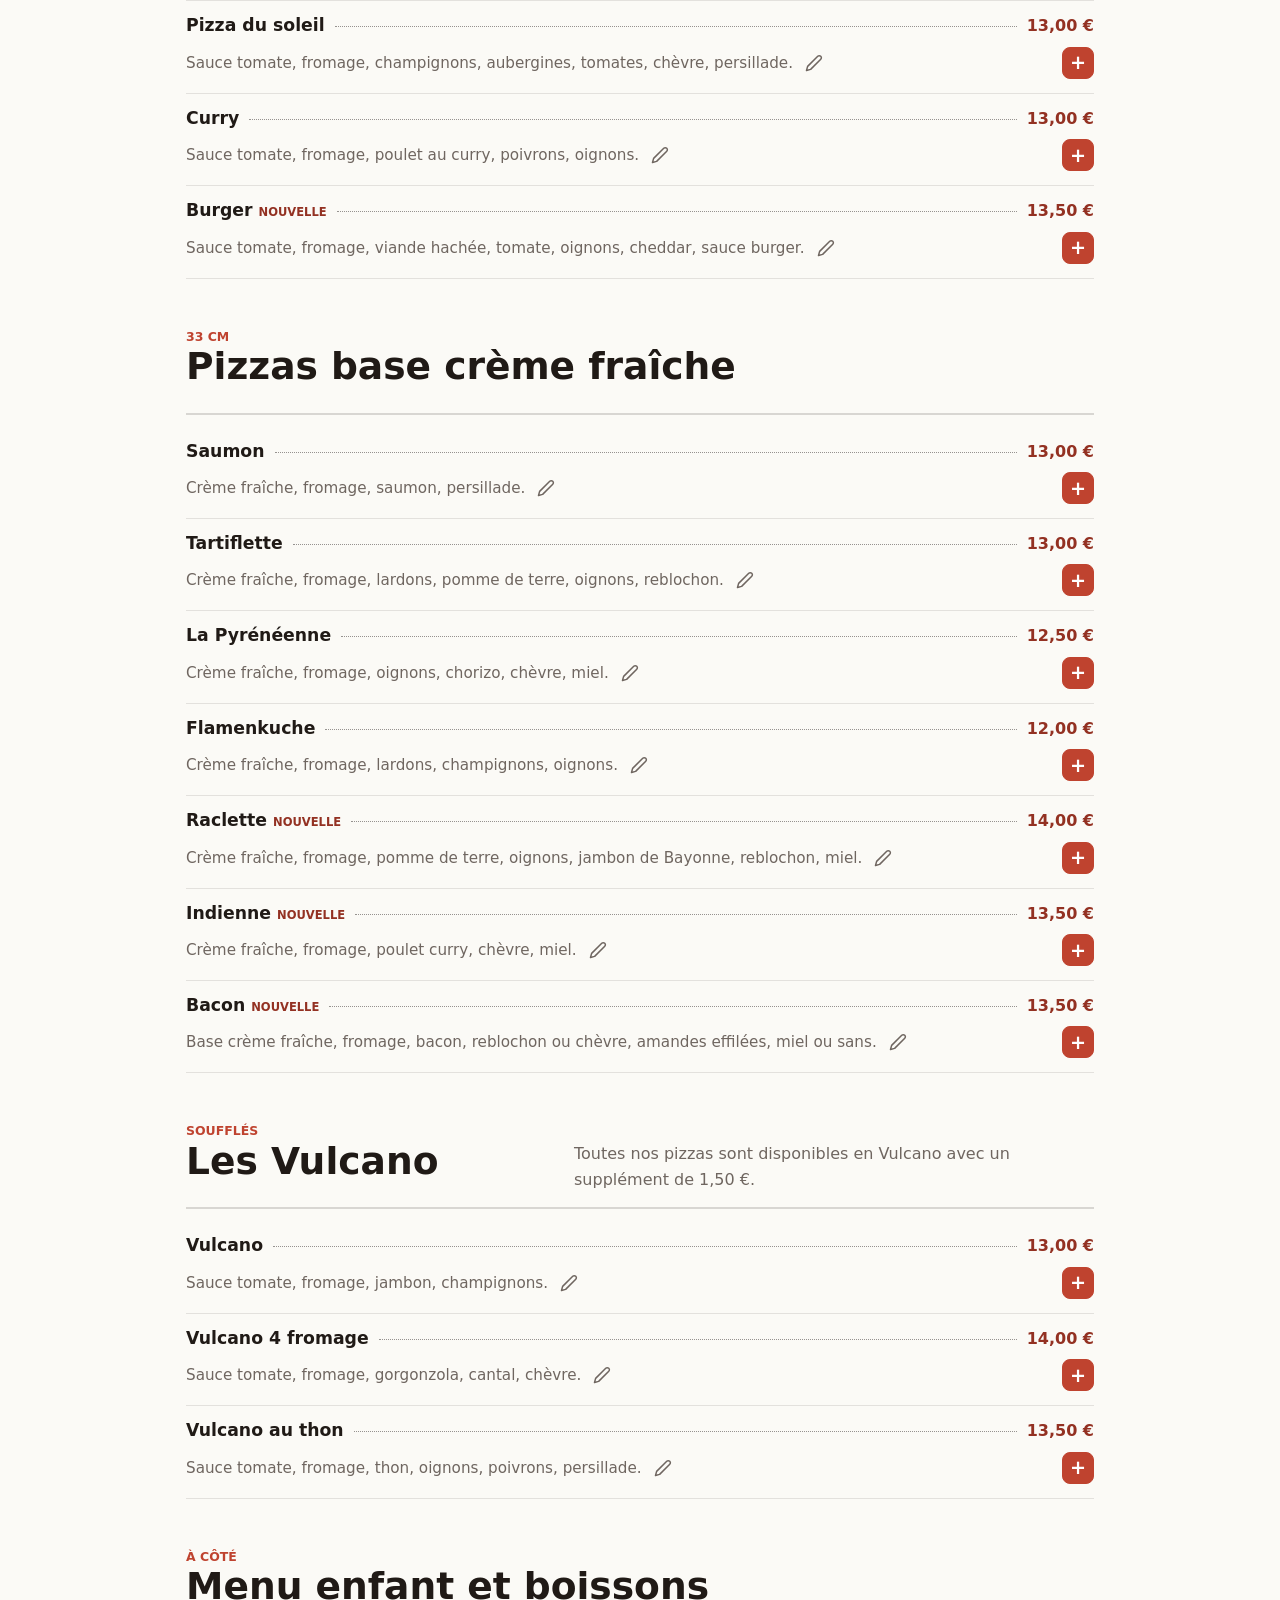
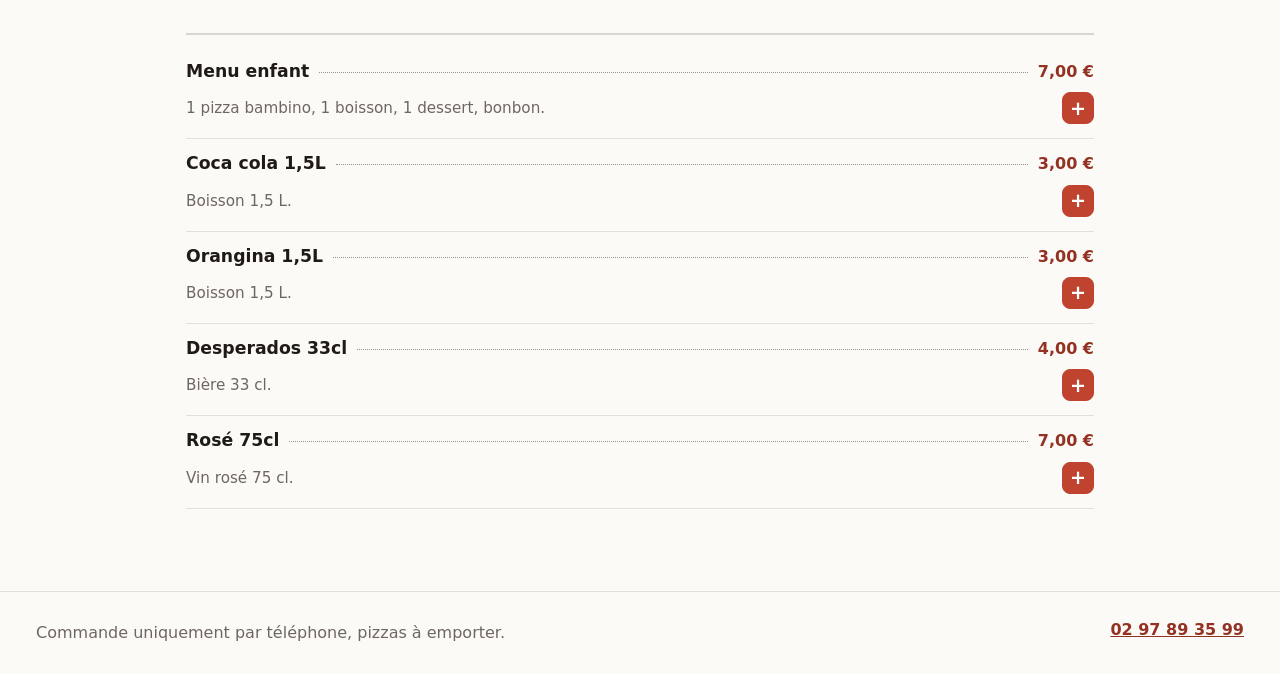
==== commit 9e62d19e: "Mise à jour du site depuis l'administration" ====
--- a/docs/menu.html
+++ b/docs/menu.html
@@ -6,45 +6,17 @@
     <title>Menu Pizza-Bella Lanester | Pizzas à emporter</title>
     <meta
       name="description"
-      content="Menu Pizza-Bella Lanester : pizzas base tomate, base crème fraîche, soufflés, menu enfant et boissons. Recherche par ingrédient et calepin de commande."
+      content="Menu Pizza-Bella Lanester : pizzas base tomate, base crème fraîche, soufflés, menu enfant et boissons. Personnalisez vos pizzas et préparez votre commande."
     >
     <link rel="canonical" href="https://pizzabella.rouf.me/menu.html">
     <meta property="og:title" content="Menu Pizza-Bella Lanester">
-    <meta property="og:description" content="Consultez les pizzas disponibles, recherchez par ingrédient et gardez vos choix dans un calepin.">
+    <meta property="og:description" content="Consultez les pizzas disponibles, personnalisez vos ingrédients et gardez vos choix dans un calepin.">
     <meta property="og:type" content="website">
     <meta property="og:url" content="https://pizzabella.rouf.me/menu.html">
     <meta property="og:image" content="https://static.wixstatic.com/media/843343_ccfe324e93fd4e18b210bcc2876e4890~mv2_d_2775_1979_s_2.jpg/v1/fill/w_1200,h_860,al_c,q_85,enc_avif,quality_auto/843343_ccfe324e93fd4e18b210bcc2876e4890~mv2_d_2775_1979_s_2.jpg">
     <meta name="twitter:card" content="summary_large_image">
     <link rel="preconnect" href="https://static.wixstatic.com">
-    <link rel="stylesheet" href="styles.css?v=20260521-mobile">
-    <script type="application/ld+json">
-      {
-        "@context": "https://schema.org",
-        "@type": "Menu",
-        "@id": "https://pizzabella.rouf.me/menu.html#menu",
-        "name": "Menu Pizza-Bella Lanester",
-        "url": "https://pizzabella.rouf.me/menu.html",
-        "inLanguage": "fr-FR",
-        "hasMenuSection": [
-          {
-            "@type": "MenuSection",
-            "name": "Pizzas base sauce tomate 33 cm"
-          },
-          {
-            "@type": "MenuSection",
-            "name": "Pizzas base crème fraîche 33 cm"
-          },
-          {
-            "@type": "MenuSection",
-            "name": "Les soufflés"
-          },
-          {
-            "@type": "MenuSection",
-            "name": "Menu enfant et boissons"
-          }
-        ]
-      }
-    </script>
+    <link rel="stylesheet" href="styles.css?v=20260522-custom">
   </head>
   <body class="menu-page">
     <header class="site-header">
@@ -91,8 +63,7 @@
           <p class="kicker">Menu à emporter</p>
           <h1>Les pizzas Pizza-Bella</h1>
           <p>
-            Pizzas artisanales de 33 cm, ingrédients frais et commande par
-            téléphone au <a href="tel:+33297893599">02 97 89 35 99</a>.
+            Pizzas artisanales de 33 cm. Utilisez le crayon ✎ pour personnaliser vos ingrédients.
           </p>
         </div>
       </section>
@@ -125,207 +96,439 @@
             <p>Ingrédient supplémentaire : 1,50 €. Saint-Jacques, saumon ou andouille : 2,50 €.</p>
           </div>
           <div class="pizza-grid">
-            <article class="pizza-card" data-menu-item data-id="roma" data-name="Roma" data-price="10.50" data-keywords="tomate classique jambon tomates fromage simple traditionnelle">
+            <article class="pizza-card" data-menu-item data-id="roma" data-name="Roma" data-price="10.50" data-ingredients="Sauce tomate, fromage, jambon, tomates" data-keywords="tomate classique jambon tomates fromage simple traditionnelle">
               <div class="card-head"><h3>Roma</h3><strong>10,50 €</strong></div>
-              <p>Sauce tomate, fromage, jambon, tomates.</p>
-              <div class="tag-row"><span>classique</span><span>jambon</span><span>tomate</span></div>
-              <label class="select-line"><input type="checkbox" data-note-toggle>Ajouter au calepin</label>
-            </article>
-
-            <article class="pizza-card" data-menu-item data-id="reine" data-name="Reine" data-price="11.00" data-keywords="tomate reine royale jambon champignons oeuf fromage classique">
+              <div class="card-footer">
+                <div class="ingredients-line">
+                  <span>Sauce tomate, fromage, jambon, tomates.</span>
+                  <button class="customize-btn" type="button" aria-label="Personnaliser Roma" data-customize="roma">
+                    <svg viewBox="0 0 24 24" fill="none" stroke="currentColor" stroke-width="2" stroke-linecap="round" stroke-linejoin="round"><path d="M17 3a2.828 2.828 0 1 1 4 4L7.5 20.5 2 22l1.5-5.5L17 3z"></path></svg>
+                  </button>
+                </div>
+                <div class="quantity-controls" data-qty-for="roma">
+                  <button class="qty-btn plus" type="button" data-qty-plus="roma">+</button>
+                </div>
+              </div>
+            </article>
+
+            <article class="pizza-card" data-menu-item data-id="reine" data-name="Reine" data-price="11.00" data-ingredients="Sauce tomate, fromage, jambon, champignons, oeuf" data-keywords="tomate reine royale jambon champignons oeuf fromage classique">
               <div class="card-head"><h3>Reine</h3><strong>11,00 €</strong></div>
-              <p>Sauce tomate, fromage, jambon, champignons, avec ou sans oeuf.</p>
-              <div class="tag-row"><span>classique</span><span>champignons</span><span>oeuf</span></div>
-              <label class="select-line"><input type="checkbox" data-note-toggle>Ajouter au calepin</label>
-            </article>
-
-            <article class="pizza-card" data-menu-item data-id="foresta" data-name="Foresta" data-price="12.50" data-keywords="tomate forestière forestiere jambon champignons lardons persillade fromage">
+              <div class="card-footer">
+                <div class="ingredients-line">
+                  <span>Sauce tomate, fromage, jambon, champignons, oeuf.</span>
+                  <button class="customize-btn" type="button" aria-label="Personnaliser Reine" data-customize="reine">
+                    <svg viewBox="0 0 24 24" fill="none" stroke="currentColor" stroke-width="2" stroke-linecap="round" stroke-linejoin="round"><path d="M17 3a2.828 2.828 0 1 1 4 4L7.5 20.5 2 22l1.5-5.5L17 3z"></path></svg>
+                  </button>
+                </div>
+                <div class="quantity-controls" data-qty-for="reine">
+                  <button class="qty-btn plus" type="button" data-qty-plus="reine">+</button>
+                </div>
+              </div>
+            </article>
+
+            <article class="pizza-card" data-menu-item data-id="foresta" data-name="Foresta" data-price="12.50" data-ingredients="Sauce tomate, fromage, jambon, champignons, lardons, persillade" data-keywords="tomate forestière forestiere jambon champignons lardons persillade fromage">
               <div class="card-head"><h3>Foresta</h3><strong>12,50 €</strong></div>
-              <p>Sauce tomate, fromage, jambon, champignons, lardons, persillade.</p>
-              <div class="tag-row"><span>champignons</span><span>lardons</span><span>persillade</span></div>
-              <label class="select-line"><input type="checkbox" data-note-toggle>Ajouter au calepin</label>
-            </article>
-
-            <article class="pizza-card" data-menu-item data-id="roquefort" data-name="Roquefort" data-price="12.50" data-keywords="tomate roquefort fromage bleu jambon champignons">
+              <div class="card-footer">
+                <div class="ingredients-line">
+                  <span>Sauce tomate, fromage, jambon, champignons, lardons, persillade.</span>
+                  <button class="customize-btn" type="button" aria-label="Personnaliser Foresta" data-customize="foresta">
+                    <svg viewBox="0 0 24 24" fill="none" stroke="currentColor" stroke-width="2" stroke-linecap="round" stroke-linejoin="round"><path d="M17 3a2.828 2.828 0 1 1 4 4L7.5 20.5 2 22l1.5-5.5L17 3z"></path></svg>
+                  </button>
+                </div>
+                <div class="quantity-controls" data-qty-for="foresta">
+                  <button class="qty-btn plus" type="button" data-qty-plus="foresta">+</button>
+                </div>
+              </div>
+            </article>
+
+            <article class="pizza-card" data-menu-item data-id="roquefort" data-name="Roquefort" data-price="12.50" data-ingredients="Sauce tomate, fromage, jambon, champignons, roquefort" data-keywords="tomate roquefort fromage bleu jambon champignons">
               <div class="card-head"><h3>Roquefort</h3><strong>12,50 €</strong></div>
-              <p>Sauce tomate, fromage, jambon, champignons, roquefort.</p>
-              <div class="tag-row"><span>fromage</span><span>roquefort</span><span>jambon</span></div>
-              <label class="select-line"><input type="checkbox" data-note-toggle>Ajouter au calepin</label>
-            </article>
-
-            <article class="pizza-card" data-menu-item data-id="4-fromages" data-name="4 Fromages" data-price="13.00" data-keywords="tomate quatre fromages 4 fromage chèvre chevre gorgonzola cantal végétarien vegetarien">
+              <div class="card-footer">
+                <div class="ingredients-line">
+                  <span>Sauce tomate, fromage, jambon, champignons, roquefort.</span>
+                  <button class="customize-btn" type="button" aria-label="Personnaliser Roquefort" data-customize="roquefort">
+                    <svg viewBox="0 0 24 24" fill="none" stroke="currentColor" stroke-width="2" stroke-linecap="round" stroke-linejoin="round"><path d="M17 3a2.828 2.828 0 1 1 4 4L7.5 20.5 2 22l1.5-5.5L17 3z"></path></svg>
+                  </button>
+                </div>
+                <div class="quantity-controls" data-qty-for="roquefort">
+                  <button class="qty-btn plus" type="button" data-qty-plus="roquefort">+</button>
+                </div>
+              </div>
+            </article>
+
+            <article class="pizza-card" data-menu-item data-id="4-fromages" data-name="4 Fromages" data-price="13.00" data-ingredients="Sauce tomate, fromage à pizza, chèvre, gorgonzola, cantal" data-keywords="tomate quatre fromages 4 fromage chèvre chevre gorgonzola cantal végétarien vegetarien">
               <div class="card-head"><h3>4 Fromages</h3><strong>13,00 €</strong></div>
-              <p>Sauce tomate, fromage à pizza, chèvre, gorgonzola, cantal.</p>
-              <div class="tag-row"><span>fromage</span><span>chèvre</span><span>végétarien</span></div>
-              <label class="select-line"><input type="checkbox" data-note-toggle>Ajouter au calepin</label>
-            </article>
-
-            <article class="pizza-card" data-menu-item data-id="cinq-fromages" data-name="Cinq fromages" data-price="13.50" data-keywords="tomate cinq 5 fromages chèvre chevre gorgonzola cantal roquefort végétarien vegetarien">
+              <div class="card-footer">
+                <div class="ingredients-line">
+                  <span>Sauce tomate, fromage à pizza, chèvre, gorgonzola, cantal.</span>
+                  <button class="customize-btn" type="button" aria-label="Personnaliser 4 Fromages" data-customize="4-fromages">
+                    <svg viewBox="0 0 24 24" fill="none" stroke="currentColor" stroke-width="2" stroke-linecap="round" stroke-linejoin="round"><path d="M17 3a2.828 2.828 0 1 1 4 4L7.5 20.5 2 22l1.5-5.5L17 3z"></path></svg>
+                  </button>
+                </div>
+                <div class="quantity-controls" data-qty-for="4-fromages">
+                  <button class="qty-btn plus" type="button" data-qty-plus="4-fromages">+</button>
+                </div>
+              </div>
+            </article>
+
+            <article class="pizza-card" data-menu-item data-id="cinq-fromages" data-name="Cinq fromages" data-price="13.50" data-ingredients="Sauce tomate, fromage à pizza, chèvre, gorgonzola, cantal, roquefort" data-keywords="tomate cinq 5 fromages chèvre chevre gorgonzola cantal roquefort végétarien vegetarien">
               <div class="card-head"><h3>Cinq fromages</h3><strong>13,50 €</strong></div>
-              <p>Sauce tomate, fromage à pizza, chèvre, gorgonzola, cantal, roquefort.</p>
-              <div class="tag-row"><span>fromage</span><span>roquefort</span><span>végétarien</span></div>
-              <label class="select-line"><input type="checkbox" data-note-toggle>Ajouter au calepin</label>
-            </article>
-
-            <article class="pizza-card" data-menu-item data-id="quatre-saisons" data-name="Quatre saisons" data-price="12.50" data-keywords="tomate quatre saisons 4 saisons jambon champignons poivrons artichaut olives légumes legumes">
+              <div class="card-footer">
+                <div class="ingredients-line">
+                  <span>Sauce tomate, fromage à pizza, chèvre, gorgonzola, cantal, roquefort.</span>
+                  <button class="customize-btn" type="button" aria-label="Personnaliser Cinq fromages" data-customize="cinq-fromages">
+                    <svg viewBox="0 0 24 24" fill="none" stroke="currentColor" stroke-width="2" stroke-linecap="round" stroke-linejoin="round"><path d="M17 3a2.828 2.828 0 1 1 4 4L7.5 20.5 2 22l1.5-5.5L17 3z"></path></svg>
+                  </button>
+                </div>
+                <div class="quantity-controls" data-qty-for="cinq-fromages">
+                  <button class="qty-btn plus" type="button" data-qty-plus="cinq-fromages">+</button>
+                </div>
+              </div>
+            </article>
+
+            <article class="pizza-card" data-menu-item data-id="quatre-saisons" data-name="Quatre saisons" data-price="12.50" data-ingredients="Sauce tomate, fromage, jambon, champignons, poivrons, artichaut, olives" data-keywords="tomate quatre saisons 4 saisons jambon champignons poivrons artichaut olives légumes legumes">
               <div class="card-head"><h3>Quatre saisons</h3><strong>12,50 €</strong></div>
-              <p>Sauce tomate, fromage, jambon, champignons, poivrons, artichaut, olives.</p>
-              <div class="tag-row"><span>légumes</span><span>jambon</span><span>olives</span></div>
-              <label class="select-line"><input type="checkbox" data-note-toggle>Ajouter au calepin</label>
-            </article>
-
-            <article class="pizza-card" data-menu-item data-id="bergere" data-name="Bergère" data-price="12.50" data-keywords="tomate bergere bergère lardons chèvre chevre chorizo fromage">
+              <div class="card-footer">
+                <div class="ingredients-line">
+                  <span>Sauce tomate, fromage, jambon, champignons, poivrons, artichaut, olives.</span>
+                  <button class="customize-btn" type="button" aria-label="Personnaliser Quatre saisons" data-customize="quatre-saisons">
+                    <svg viewBox="0 0 24 24" fill="none" stroke="currentColor" stroke-width="2" stroke-linecap="round" stroke-linejoin="round"><path d="M17 3a2.828 2.828 0 1 1 4 4L7.5 20.5 2 22l1.5-5.5L17 3z"></path></svg>
+                  </button>
+                </div>
+                <div class="quantity-controls" data-qty-for="quatre-saisons">
+                  <button class="qty-btn plus" type="button" data-qty-plus="quatre-saisons">+</button>
+                </div>
+              </div>
+            </article>
+
+            <article class="pizza-card" data-menu-item data-id="bergere" data-name="Bergère" data-price="12.50" data-ingredients="Sauce tomate, fromage, lardons, chèvre, chorizo" data-keywords="tomate bergere bergère lardons chèvre chevre chorizo fromage">
               <div class="card-head"><h3>Bergère</h3><strong>12,50 €</strong></div>
-              <p>Sauce tomate, fromage, lardons, chèvre, chorizo.</p>
-              <div class="tag-row"><span>chèvre</span><span>chorizo</span><span>lardons</span></div>
-              <label class="select-line"><input type="checkbox" data-note-toggle>Ajouter au calepin</label>
-            </article>
-
-            <article class="pizza-card" data-menu-item data-id="al-tono" data-name="Al tono" data-price="12.50" data-keywords="tomate thon tonno poisson oignons poivrons persillade fromage">
+              <div class="card-footer">
+                <div class="ingredients-line">
+                  <span>Sauce tomate, fromage, lardons, chèvre, chorizo.</span>
+                  <button class="customize-btn" type="button" aria-label="Personnaliser Bergère" data-customize="bergere">
+                    <svg viewBox="0 0 24 24" fill="none" stroke="currentColor" stroke-width="2" stroke-linecap="round" stroke-linejoin="round"><path d="M17 3a2.828 2.828 0 1 1 4 4L7.5 20.5 2 22l1.5-5.5L17 3z"></path></svg>
+                  </button>
+                </div>
+                <div class="quantity-controls" data-qty-for="bergere">
+                  <button class="qty-btn plus" type="button" data-qty-plus="bergere">+</button>
+                </div>
+              </div>
+            </article>
+
+            <article class="pizza-card" data-menu-item data-id="al-tono" data-name="Al tono" data-price="12.50" data-ingredients="Sauce tomate, fromage, thon, oignons, poivrons, persillade" data-keywords="tomate thon tonno poisson oignons poivrons persillade fromage">
               <div class="card-head"><h3>Al tono</h3><strong>12,50 €</strong></div>
-              <p>Sauce tomate, fromage, thon, oignons, poivrons, persillade.</p>
-              <div class="tag-row"><span>thon</span><span>poivrons</span><span>persillade</span></div>
-              <label class="select-line"><input type="checkbox" data-note-toggle>Ajouter au calepin</label>
-            </article>
-
-            <article class="pizza-card" data-menu-item data-id="la-bolo" data-name="La bolo" data-price="12.50" data-keywords="tomate bolo bolognaise viande hachée hachee champignons fromage">
+              <div class="card-footer">
+                <div class="ingredients-line">
+                  <span>Sauce tomate, fromage, thon, oignons, poivrons, persillade.</span>
+                  <button class="customize-btn" type="button" aria-label="Personnaliser Al tono" data-customize="al-tono">
+                    <svg viewBox="0 0 24 24" fill="none" stroke="currentColor" stroke-width="2" stroke-linecap="round" stroke-linejoin="round"><path d="M17 3a2.828 2.828 0 1 1 4 4L7.5 20.5 2 22l1.5-5.5L17 3z"></path></svg>
+                  </button>
+                </div>
+                <div class="quantity-controls" data-qty-for="al-tono">
+                  <button class="qty-btn plus" type="button" data-qty-plus="al-tono">+</button>
+                </div>
+              </div>
+            </article>
+
+            <article class="pizza-card" data-menu-item data-id="la-bolo" data-name="La bolo" data-price="12.50" data-ingredients="Sauce tomate, fromage, champignons, bolognaise" data-keywords="tomate bolo bolognaise viande hachée hachee champignons fromage">
               <div class="card-head"><h3>La bolo</h3><strong>12,50 €</strong></div>
-              <p>Sauce tomate, fromage, champignons, bolognaise.</p>
-              <div class="tag-row"><span>bolognaise</span><span>champignons</span><span>viande</span></div>
-              <label class="select-line"><input type="checkbox" data-note-toggle>Ajouter au calepin</label>
-            </article>
-
-            <article class="pizza-card" data-menu-item data-id="bayonne" data-name="Bayonne" data-price="13.00" data-keywords="tomate bayonne jambon de pays tomates fraîches fraiches chèvre chevre fromage">
+              <div class="card-footer">
+                <div class="ingredients-line">
+                  <span>Sauce tomate, fromage, champignons, bolognaise.</span>
+                  <button class="customize-btn" type="button" aria-label="Personnaliser La bolo" data-customize="la-bolo">
+                    <svg viewBox="0 0 24 24" fill="none" stroke="currentColor" stroke-width="2" stroke-linecap="round" stroke-linejoin="round"><path d="M17 3a2.828 2.828 0 1 1 4 4L7.5 20.5 2 22l1.5-5.5L17 3z"></path></svg>
+                  </button>
+                </div>
+                <div class="quantity-controls" data-qty-for="la-bolo">
+                  <button class="qty-btn plus" type="button" data-qty-plus="la-bolo">+</button>
+                </div>
+              </div>
+            </article>
+
+            <article class="pizza-card" data-menu-item data-id="bayonne" data-name="Bayonne" data-price="13.00" data-ingredients="Sauce tomate, fromage, jambon de pays, tomates fraîches, chèvre" data-keywords="tomate bayonne jambon de pays tomates fraîches fraiches chèvre chevre fromage">
               <div class="card-head"><h3>Bayonne</h3><strong>13,00 €</strong></div>
-              <p>Sauce tomate, fromage, jambon de pays, tomates fraîches, chèvre.</p>
-              <div class="tag-row"><span>jambon de pays</span><span>chèvre</span><span>tomates</span></div>
-              <label class="select-line"><input type="checkbox" data-note-toggle>Ajouter au calepin</label>
-            </article>
-
-            <article class="pizza-card" data-menu-item data-id="la-texas" data-name="La texas" data-price="13.00" data-keywords="tomate texas texane bolognaise oignons poivrons persillade épices epices viande">
+              <div class="card-footer">
+                <div class="ingredients-line">
+                  <span>Sauce tomate, fromage, jambon de pays, tomates fraîches, chèvre.</span>
+                  <button class="customize-btn" type="button" aria-label="Personnaliser Bayonne" data-customize="bayonne">
+                    <svg viewBox="0 0 24 24" fill="none" stroke="currentColor" stroke-width="2" stroke-linecap="round" stroke-linejoin="round"><path d="M17 3a2.828 2.828 0 1 1 4 4L7.5 20.5 2 22l1.5-5.5L17 3z"></path></svg>
+                  </button>
+                </div>
+                <div class="quantity-controls" data-qty-for="bayonne">
+                  <button class="qty-btn plus" type="button" data-qty-plus="bayonne">+</button>
+                </div>
+              </div>
+            </article>
+
+            <article class="pizza-card" data-menu-item data-id="la-texas" data-name="La texas" data-price="13.00" data-ingredients="Sauce tomate, fromage, bolognaise, oignons, poivrons, persillade, épices" data-keywords="tomate texas texane bolognaise oignons poivrons persillade épices epices viande">
               <div class="card-head"><h3>La texas</h3><strong>13,00 €</strong></div>
-              <p>Sauce tomate, fromage, bolognaise, oignons, poivrons, persillade, épices.</p>
-              <div class="tag-row"><span>épicée</span><span>bolognaise</span><span>poivrons</span></div>
-              <label class="select-line"><input type="checkbox" data-note-toggle>Ajouter au calepin</label>
-            </article>
-
-            <article class="pizza-card" data-menu-item data-id="vegetarienne" data-name="Végétarienne" data-price="12.50" data-keywords="tomate végétarienne vegetarienne veggie légumes legumes poivrons champignons artichaut oignons olives sans viande">
+              <div class="card-footer">
+                <div class="ingredients-line">
+                  <span>Sauce tomate, fromage, bolognaise, oignons, poivrons, persillade, épices.</span>
+                  <button class="customize-btn" type="button" aria-label="Personnaliser La texas" data-customize="la-texas">
+                    <svg viewBox="0 0 24 24" fill="none" stroke="currentColor" stroke-width="2" stroke-linecap="round" stroke-linejoin="round"><path d="M17 3a2.828 2.828 0 1 1 4 4L7.5 20.5 2 22l1.5-5.5L17 3z"></path></svg>
+                  </button>
+                </div>
+                <div class="quantity-controls" data-qty-for="la-texas">
+                  <button class="qty-btn plus" type="button" data-qty-plus="la-texas">+</button>
+                </div>
+              </div>
+            </article>
+
+            <article class="pizza-card" data-menu-item data-id="vegetarienne" data-name="Végétarienne" data-price="12.50" data-ingredients="Sauce tomate, fromage, poivrons, champignons, artichaut, oignons, olives" data-keywords="tomate végétarienne vegetarienne veggie légumes legumes poivrons champignons artichaut oignons olives sans viande">
               <div class="card-head"><h3>Végétarienne</h3><strong>12,50 €</strong></div>
-              <p>Sauce tomate, fromage, poivrons, champignons, artichaut, oignons, olives.</p>
-              <div class="tag-row"><span>végétarien</span><span>légumes</span><span>olives</span></div>
-              <label class="select-line"><input type="checkbox" data-note-toggle>Ajouter au calepin</label>
-            </article>
-
-            <article class="pizza-card" data-menu-item data-id="marrakech" data-name="Marrakech" data-price="13.00" data-keywords="tomate marrakech orientale merguez chorizo oignons poivrons épicée epice fromage">
+              <div class="card-footer">
+                <div class="ingredients-line">
+                  <span>Sauce tomate, fromage, poivrons, champignons, artichaut, oignons, olives.</span>
+                  <button class="customize-btn" type="button" aria-label="Personnaliser Végétarienne" data-customize="vegetarienne">
+                    <svg viewBox="0 0 24 24" fill="none" stroke="currentColor" stroke-width="2" stroke-linecap="round" stroke-linejoin="round"><path d="M17 3a2.828 2.828 0 1 1 4 4L7.5 20.5 2 22l1.5-5.5L17 3z"></path></svg>
+                  </button>
+                </div>
+                <div class="quantity-controls" data-qty-for="vegetarienne">
+                  <button class="qty-btn plus" type="button" data-qty-plus="vegetarienne">+</button>
+                </div>
+              </div>
+            </article>
+
+            <article class="pizza-card" data-menu-item data-id="marrakech" data-name="Marrakech" data-price="13.00" data-ingredients="Sauce tomate, fromage, merguez, chorizo, oignons, poivrons" data-keywords="tomate marrakech orientale merguez chorizo oignons poivrons épicée epice fromage">
               <div class="card-head"><h3>Marrakech</h3><strong>13,00 €</strong></div>
-              <p>Sauce tomate, fromage, merguez, chorizo, oignons, poivrons.</p>
-              <div class="tag-row"><span>merguez</span><span>chorizo</span><span>épicée</span></div>
-              <label class="select-line"><input type="checkbox" data-note-toggle>Ajouter au calepin</label>
-            </article>
-
-            <article class="pizza-card" data-menu-item data-id="sicilienne" data-name="Sicilienne" data-price="12.50" data-keywords="tomate sicilienne lardons jambon merguez viande fromage">
+              <div class="card-footer">
+                <div class="ingredients-line">
+                  <span>Sauce tomate, fromage, merguez, chorizo, oignons, poivrons.</span>
+                  <button class="customize-btn" type="button" aria-label="Personnaliser Marrakech" data-customize="marrakech">
+                    <svg viewBox="0 0 24 24" fill="none" stroke="currentColor" stroke-width="2" stroke-linecap="round" stroke-linejoin="round"><path d="M17 3a2.828 2.828 0 1 1 4 4L7.5 20.5 2 22l1.5-5.5L17 3z"></path></svg>
+                  </button>
+                </div>
+                <div class="quantity-controls" data-qty-for="marrakech">
+                  <button class="qty-btn plus" type="button" data-qty-plus="marrakech">+</button>
+                </div>
+              </div>
+            </article>
+
+            <article class="pizza-card" data-menu-item data-id="sicilienne" data-name="Sicilienne" data-price="12.50" data-ingredients="Sauce tomate, fromage, lardons, jambon, merguez" data-keywords="tomate sicilienne lardons jambon merguez viande fromage">
               <div class="card-head"><h3>Sicilienne</h3><strong>12,50 €</strong></div>
-              <p>Sauce tomate, fromage, lardons, jambon, merguez.</p>
-              <div class="tag-row"><span>jambon</span><span>merguez</span><span>lardons</span></div>
-              <label class="select-line"><input type="checkbox" data-note-toggle>Ajouter au calepin</label>
-            </article>
-
-            <article class="pizza-card" data-menu-item data-id="lanesterienne" data-name="Lanesterienne" data-price="13.50" data-keywords="tomate lanesterienne lanestérienne saint jacques st jacques champignons oignons lardons persillade mer">
+              <div class="card-footer">
+                <div class="ingredients-line">
+                  <span>Sauce tomate, fromage, lardons, jambon, merguez.</span>
+                  <button class="customize-btn" type="button" aria-label="Personnaliser Sicilienne" data-customize="sicilienne">
+                    <svg viewBox="0 0 24 24" fill="none" stroke="currentColor" stroke-width="2" stroke-linecap="round" stroke-linejoin="round"><path d="M17 3a2.828 2.828 0 1 1 4 4L7.5 20.5 2 22l1.5-5.5L17 3z"></path></svg>
+                  </button>
+                </div>
+                <div class="quantity-controls" data-qty-for="sicilienne">
+                  <button class="qty-btn plus" type="button" data-qty-plus="sicilienne">+</button>
+                </div>
+              </div>
+            </article>
+
+            <article class="pizza-card" data-menu-item data-id="lanesterienne" data-name="Lanesterienne" data-price="13.50" data-ingredients="Sauce tomate, fromage, Saint-Jacques, champignons, oignons, lardons, persillade" data-keywords="tomate lanesterienne lanestérienne saint jacques st jacques champignons oignons lardons persillade mer">
               <div class="card-head"><h3>Lanesterienne</h3><strong>13,50 €</strong></div>
-              <p>Sauce tomate, fromage, Saint-Jacques, champignons, oignons, lardons, persillade.</p>
-              <div class="tag-row"><span>Saint-Jacques</span><span>lardons</span><span>persillade</span></div>
-              <label class="select-line"><input type="checkbox" data-note-toggle>Ajouter au calepin</label>
-            </article>
-
-            <article class="pizza-card" data-menu-item data-id="pizza-de-la-mer" data-name="Pizza de la mer" data-price="14.50" data-keywords="tomate mer saumon saint jacques st jacques crevettes roses poisson fruits de mer persillade">
+              <div class="card-footer">
+                <div class="ingredients-line">
+                  <span>Sauce tomate, fromage, Saint-Jacques, champignons, oignons, lardons, persillade.</span>
+                  <button class="customize-btn" type="button" aria-label="Personnaliser Lanesterienne" data-customize="lanesterienne">
+                    <svg viewBox="0 0 24 24" fill="none" stroke="currentColor" stroke-width="2" stroke-linecap="round" stroke-linejoin="round"><path d="M17 3a2.828 2.828 0 1 1 4 4L7.5 20.5 2 22l1.5-5.5L17 3z"></path></svg>
+                  </button>
+                </div>
+                <div class="quantity-controls" data-qty-for="lanesterienne">
+                  <button class="qty-btn plus" type="button" data-qty-plus="lanesterienne">+</button>
+                </div>
+              </div>
+            </article>
+
+            <article class="pizza-card" data-menu-item data-id="pizza-de-la-mer" data-name="Pizza de la mer" data-price="14.50" data-ingredients="Sauce tomate, fromage, saumon, Saint-Jacques, crevettes roses, persillade" data-keywords="tomate mer saumon saint jacques st jacques crevettes roses poisson fruits de mer persillade">
               <div class="card-head"><h3>Pizza de la mer</h3><strong>14,50 €</strong></div>
-              <p>Sauce tomate, fromage, saumon, Saint-Jacques, crevettes roses, persillade.</p>
-              <div class="tag-row"><span>mer</span><span>saumon</span><span>crevettes</span></div>
-              <label class="select-line"><input type="checkbox" data-note-toggle>Ajouter au calepin</label>
-            </article>
-
-            <article class="pizza-card" data-menu-item data-id="montagnarde" data-name="Montagnarde" data-price="13.50" data-keywords="tomate montagnarde pomme de terre patate andouille guémené guemene lardons persillade">
+              <div class="card-footer">
+                <div class="ingredients-line">
+                  <span>Sauce tomate, fromage, saumon, Saint-Jacques, crevettes roses, persillade.</span>
+                  <button class="customize-btn" type="button" aria-label="Personnaliser Pizza de la mer" data-customize="pizza-de-la-mer">
+                    <svg viewBox="0 0 24 24" fill="none" stroke="currentColor" stroke-width="2" stroke-linecap="round" stroke-linejoin="round"><path d="M17 3a2.828 2.828 0 1 1 4 4L7.5 20.5 2 22l1.5-5.5L17 3z"></path></svg>
+                  </button>
+                </div>
+                <div class="quantity-controls" data-qty-for="pizza-de-la-mer">
+                  <button class="qty-btn plus" type="button" data-qty-plus="pizza-de-la-mer">+</button>
+                </div>
+              </div>
+            </article>
+
+            <article class="pizza-card" data-menu-item data-id="montagnarde" data-name="Montagnarde" data-price="13.50" data-ingredients="Sauce tomate, fromage, pomme de terre, andouille de Guémené, lardons, persillade" data-keywords="tomate montagnarde pomme de terre patate andouille guémené guemene lardons persillade">
               <div class="card-head"><h3>Montagnarde</h3><strong>13,50 €</strong></div>
-              <p>Sauce tomate, fromage, pomme de terre, andouille de Guémené, lardons, persillade.</p>
-              <div class="tag-row"><span>andouille</span><span>pomme de terre</span><span>lardons</span></div>
-              <label class="select-line"><input type="checkbox" data-note-toggle>Ajouter au calepin</label>
-            </article>
-
-            <article class="pizza-card" data-menu-item data-id="la-gourmande" data-name="La gourmande" data-price="13.00" data-keywords="tomate gourmande champignons poitrine porc gorgonzola poivrons fromage">
+              <div class="card-footer">
+                <div class="ingredients-line">
+                  <span>Sauce tomate, fromage, pomme de terre, andouille de Guémené, lardons, persillade.</span>
+                  <button class="customize-btn" type="button" aria-label="Personnaliser Montagnarde" data-customize="montagnarde">
+                    <svg viewBox="0 0 24 24" fill="none" stroke="currentColor" stroke-width="2" stroke-linecap="round" stroke-linejoin="round"><path d="M17 3a2.828 2.828 0 1 1 4 4L7.5 20.5 2 22l1.5-5.5L17 3z"></path></svg>
+                  </button>
+                </div>
+                <div class="quantity-controls" data-qty-for="montagnarde">
+                  <button class="qty-btn plus" type="button" data-qty-plus="montagnarde">+</button>
+                </div>
+              </div>
+            </article>
+
+            <article class="pizza-card" data-menu-item data-id="la-gourmande" data-name="La gourmande" data-price="13.00" data-ingredients="Sauce tomate, fromage, champignons, poitrine de porc, gorgonzola, poivrons" data-keywords="tomate gourmande champignons poitrine porc gorgonzola poivrons fromage">
               <div class="card-head"><h3>La gourmande</h3><strong>13,00 €</strong></div>
-              <p>Sauce tomate, fromage, champignons, poitrine de porc, gorgonzola, poivrons.</p>
-              <div class="tag-row"><span>gorgonzola</span><span>poitrine</span><span>poivrons</span></div>
-              <label class="select-line"><input type="checkbox" data-note-toggle>Ajouter au calepin</label>
-            </article>
-
-            <article class="pizza-card" data-menu-item data-id="bretonne" data-name="Bretonne" data-price="14.50" data-keywords="tomate bretonne bretagne champignons andouille guémené guemene saint jacques st jacques persillade mer">
+              <div class="card-footer">
+                <div class="ingredients-line">
+                  <span>Sauce tomate, fromage, champignons, poitrine de porc, gorgonzola, poivrons.</span>
+                  <button class="customize-btn" type="button" aria-label="Personnaliser La gourmande" data-customize="la-gourmande">
+                    <svg viewBox="0 0 24 24" fill="none" stroke="currentColor" stroke-width="2" stroke-linecap="round" stroke-linejoin="round"><path d="M17 3a2.828 2.828 0 1 1 4 4L7.5 20.5 2 22l1.5-5.5L17 3z"></path></svg>
+                  </button>
+                </div>
+                <div class="quantity-controls" data-qty-for="la-gourmande">
+                  <button class="qty-btn plus" type="button" data-qty-plus="la-gourmande">+</button>
+                </div>
+              </div>
+            </article>
+
+            <article class="pizza-card" data-menu-item data-id="bretonne" data-name="Bretonne" data-price="14.50" data-ingredients="Sauce tomate, fromage, champignons, andouille de Guémené, Saint-Jacques, persillade" data-keywords="tomate bretonne bretagne champignons andouille guémené guemene saint jacques st jacques persillade mer">
               <div class="card-head"><h3>Bretonne</h3><strong>14,50 €</strong></div>
-              <p>Sauce tomate, fromage, champignons, andouille de Guémené, Saint-Jacques, persillade.</p>
-              <div class="tag-row"><span>andouille</span><span>Saint-Jacques</span><span>bretonne</span></div>
-              <label class="select-line"><input type="checkbox" data-note-toggle>Ajouter au calepin</label>
-            </article>
-
-            <article class="pizza-card" data-menu-item data-id="napolitaine" data-name="Napolitaine" data-price="12.50" data-keywords="tomate napolitaine napoli jambon anchois olives fromage">
+              <div class="card-footer">
+                <div class="ingredients-line">
+                  <span>Sauce tomate, fromage, champignons, andouille de Guémené, Saint-Jacques, persillade.</span>
+                  <button class="customize-btn" type="button" aria-label="Personnaliser Bretonne" data-customize="bretonne">
+                    <svg viewBox="0 0 24 24" fill="none" stroke="currentColor" stroke-width="2" stroke-linecap="round" stroke-linejoin="round"><path d="M17 3a2.828 2.828 0 1 1 4 4L7.5 20.5 2 22l1.5-5.5L17 3z"></path></svg>
+                  </button>
+                </div>
+                <div class="quantity-controls" data-qty-for="bretonne">
+                  <button class="qty-btn plus" type="button" data-qty-plus="bretonne">+</button>
+                </div>
+              </div>
+            </article>
+
+            <article class="pizza-card" data-menu-item data-id="napolitaine" data-name="Napolitaine" data-price="12.50" data-ingredients="Sauce tomate, fromage, jambon, tomate, anchois, olives" data-keywords="tomate napolitaine napoli jambon anchois olives fromage">
               <div class="card-head"><h3>Napolitaine</h3><strong>12,50 €</strong></div>
-              <p>Sauce tomate, fromage, jambon, tomate, anchois, olives.</p>
-              <div class="tag-row"><span>anchois</span><span>olives</span><span>jambon</span></div>
-              <label class="select-line"><input type="checkbox" data-note-toggle>Ajouter au calepin</label>
-            </article>
-
-            <article class="pizza-card" data-menu-item data-id="orientale" data-name="L'Orientale" data-price="13.50" data-keywords="tomate orientale agneau boulettes oignons poivrons champignons épicée epice">
+              <div class="card-footer">
+                <div class="ingredients-line">
+                  <span>Sauce tomate, fromage, jambon, tomate, anchois, olives.</span>
+                  <button class="customize-btn" type="button" aria-label="Personnaliser Napolitaine" data-customize="napolitaine">
+                    <svg viewBox="0 0 24 24" fill="none" stroke="currentColor" stroke-width="2" stroke-linecap="round" stroke-linejoin="round"><path d="M17 3a2.828 2.828 0 1 1 4 4L7.5 20.5 2 22l1.5-5.5L17 3z"></path></svg>
+                  </button>
+                </div>
+                <div class="quantity-controls" data-qty-for="napolitaine">
+                  <button class="qty-btn plus" type="button" data-qty-plus="napolitaine">+</button>
+                </div>
+              </div>
+            </article>
+
+            <article class="pizza-card" data-menu-item data-id="orientale" data-name="L'Orientale" data-price="13.50" data-ingredients="Sauce tomate, fromage, champignons, oignons, poivrons, boulettes d'agneau" data-keywords="tomate orientale agneau boulettes oignons poivrons champignons épicée epice">
               <div class="card-head"><h3>L'Orientale</h3><strong>13,50 €</strong></div>
-              <p>Sauce tomate, fromage, champignons, oignons, poivrons, boulettes d'agneau.</p>
-              <div class="tag-row"><span>agneau</span><span>poivrons</span><span>épicée</span></div>
-              <label class="select-line"><input type="checkbox" data-note-toggle>Ajouter au calepin</label>
-            </article>
-
-            <article class="pizza-card" data-menu-item data-id="kebab" data-name="Kebab" data-price="13.50" data-keywords="tomate kebab viande sauce blanche oignons tomates champignons fromage">
+              <div class="card-footer">
+                <div class="ingredients-line">
+                  <span>Sauce tomate, fromage, champignons, oignons, poivrons, boulettes d'agneau.</span>
+                  <button class="customize-btn" type="button" aria-label="Personnaliser L'Orientale" data-customize="orientale">
+                    <svg viewBox="0 0 24 24" fill="none" stroke="currentColor" stroke-width="2" stroke-linecap="round" stroke-linejoin="round"><path d="M17 3a2.828 2.828 0 1 1 4 4L7.5 20.5 2 22l1.5-5.5L17 3z"></path></svg>
+                  </button>
+                </div>
+                <div class="quantity-controls" data-qty-for="orientale">
+                  <button class="qty-btn plus" type="button" data-qty-plus="orientale">+</button>
+                </div>
+              </div>
+            </article>
+
+            <article class="pizza-card" data-menu-item data-id="kebab" data-name="Kebab" data-price="13.50" data-ingredients="Sauce tomate, fromage, champignons, oignons, tomates, viande kebab, sauce blanche" data-keywords="tomate kebab viande sauce blanche oignons tomates champignons fromage">
               <div class="card-head"><h3>Kebab</h3><strong>13,50 €</strong></div>
-              <p>Sauce tomate, fromage, champignons, oignons, tomates, viande kebab, sauce blanche.</p>
-              <div class="tag-row"><span>kebab</span><span>sauce blanche</span><span>oignons</span></div>
-              <label class="select-line"><input type="checkbox" data-note-toggle>Ajouter au calepin</label>
-            </article>
-
-            <article class="pizza-card" data-menu-item data-id="nicoise" data-name="Niçoise" data-price="12.50" data-keywords="tomate niçoise nicoise thon anchois oignons olives poisson fromage">
+              <div class="card-footer">
+                <div class="ingredients-line">
+                  <span>Sauce tomate, fromage, champignons, oignons, tomates, viande kebab, sauce blanche.</span>
+                  <button class="customize-btn" type="button" aria-label="Personnaliser Kebab" data-customize="kebab">
+                    <svg viewBox="0 0 24 24" fill="none" stroke="currentColor" stroke-width="2" stroke-linecap="round" stroke-linejoin="round"><path d="M17 3a2.828 2.828 0 1 1 4 4L7.5 20.5 2 22l1.5-5.5L17 3z"></path></svg>
+                  </button>
+                </div>
+                <div class="quantity-controls" data-qty-for="kebab">
+                  <button class="qty-btn plus" type="button" data-qty-plus="kebab">+</button>
+                </div>
+              </div>
+            </article>
+
+            <article class="pizza-card" data-menu-item data-id="nicoise" data-name="Niçoise" data-price="12.50" data-ingredients="Sauce tomate, fromage, thon, tomate, anchois, oignons, olives" data-keywords="tomate niçoise nicoise thon anchois oignons olives poisson fromage">
               <div class="card-head"><h3>Niçoise</h3><strong>12,50 €</strong></div>
-              <p>Sauce tomate, fromage, thon, tomate, anchois, oignons, olives.</p>
-              <div class="tag-row"><span>thon</span><span>anchois</span><span>olives</span></div>
-              <label class="select-line"><input type="checkbox" data-note-toggle>Ajouter au calepin</label>
-            </article>
-
-            <article class="pizza-card" data-menu-item data-id="provencale" data-name="Provençale" data-price="13.00" data-keywords="tomate provençale provencale bolognaise aubergines oignons champignons légumes legumes">
+              <div class="card-footer">
+                <div class="ingredients-line">
+                  <span>Sauce tomate, fromage, thon, tomate, anchois, oignons, olives.</span>
+                  <button class="customize-btn" type="button" aria-label="Personnaliser Niçoise" data-customize="nicoise">
+                    <svg viewBox="0 0 24 24" fill="none" stroke="currentColor" stroke-width="2" stroke-linecap="round" stroke-linejoin="round"><path d="M17 3a2.828 2.828 0 1 1 4 4L7.5 20.5 2 22l1.5-5.5L17 3z"></path></svg>
+                  </button>
+                </div>
+                <div class="quantity-controls" data-qty-for="nicoise">
+                  <button class="qty-btn plus" type="button" data-qty-plus="nicoise">+</button>
+                </div>
+              </div>
+            </article>
+
+            <article class="pizza-card" data-menu-item data-id="provencale" data-name="Provençale" data-price="13.00" data-ingredients="Sauce tomate, fromage, champignons, bolognaise, aubergines, oignons" data-keywords="tomate provençale provencale bolognaise aubergines oignons champignons légumes legumes">
               <div class="card-head"><h3>Provençale</h3><strong>13,00 €</strong></div>
-              <p>Sauce tomate, fromage, champignons, bolognaise, aubergines, oignons.</p>
-              <div class="tag-row"><span>aubergines</span><span>bolognaise</span><span>oignons</span></div>
-              <label class="select-line"><input type="checkbox" data-note-toggle>Ajouter au calepin</label>
-            </article>
-
-            <article class="pizza-card" data-menu-item data-id="landaise" data-name="Landaise" data-price="13.50" data-keywords="tomate landaise jambon de pays chorizo poivrons chèvre chevre fromage">
+              <div class="card-footer">
+                <div class="ingredients-line">
+                  <span>Sauce tomate, fromage, champignons, bolognaise, aubergines, oignons.</span>
+                  <button class="customize-btn" type="button" aria-label="Personnaliser Provençale" data-customize="provencale">
+                    <svg viewBox="0 0 24 24" fill="none" stroke="currentColor" stroke-width="2" stroke-linecap="round" stroke-linejoin="round"><path d="M17 3a2.828 2.828 0 1 1 4 4L7.5 20.5 2 22l1.5-5.5L17 3z"></path></svg>
+                  </button>
+                </div>
+                <div class="quantity-controls" data-qty-for="provencale">
+                  <button class="qty-btn plus" type="button" data-qty-plus="provencale">+</button>
+                </div>
+              </div>
+            </article>
+
+            <article class="pizza-card" data-menu-item data-id="landaise" data-name="Landaise" data-price="13.50" data-ingredients="Sauce tomate, fromage, jambon de pays, chorizo, poivrons, chèvre" data-keywords="tomate landaise jambon de pays chorizo poivrons chèvre chevre fromage">
               <div class="card-head"><h3>Landaise</h3><strong>13,50 €</strong></div>
-              <p>Sauce tomate, fromage, jambon de pays, chorizo, poivrons, chèvre.</p>
-              <div class="tag-row"><span>jambon de pays</span><span>chorizo</span><span>chèvre</span></div>
-              <label class="select-line"><input type="checkbox" data-note-toggle>Ajouter au calepin</label>
-            </article>
-
-            <article class="pizza-card" data-menu-item data-id="pizza-du-soleil" data-name="Pizza du soleil" data-price="13.00" data-keywords="tomate soleil végétarien vegetarien champignons aubergines tomates chèvre chevre persillade légumes legumes">
+              <div class="card-footer">
+                <div class="ingredients-line">
+                  <span>Sauce tomate, fromage, jambon de pays, chorizo, poivrons, chèvre.</span>
+                  <button class="customize-btn" type="button" aria-label="Personnaliser Landaise" data-customize="landaise">
+                    <svg viewBox="0 0 24 24" fill="none" stroke="currentColor" stroke-width="2" stroke-linecap="round" stroke-linejoin="round"><path d="M17 3a2.828 2.828 0 1 1 4 4L7.5 20.5 2 22l1.5-5.5L17 3z"></path></svg>
+                  </button>
+                </div>
+                <div class="quantity-controls" data-qty-for="landaise">
+                  <button class="qty-btn plus" type="button" data-qty-plus="landaise">+</button>
+                </div>
+              </div>
+            </article>
+
+            <article class="pizza-card" data-menu-item data-id="pizza-du-soleil" data-name="Pizza du soleil" data-price="13.00" data-ingredients="Sauce tomate, fromage, champignons, aubergines, tomates, chèvre, persillade" data-keywords="tomate soleil végétarien vegetarien champignons aubergines tomates chèvre chevre persillade légumes legumes">
               <div class="card-head"><h3>Pizza du soleil</h3><strong>13,00 €</strong></div>
-              <p>Sauce tomate, fromage, champignons, aubergines, tomates, chèvre, persillade.</p>
-              <div class="tag-row"><span>légumes</span><span>chèvre</span><span>persillade</span></div>
-              <label class="select-line"><input type="checkbox" data-note-toggle>Ajouter au calepin</label>
-            </article>
-
-            <article class="pizza-card" data-menu-item data-id="curry" data-name="Curry" data-price="13.00" data-keywords="tomate curry poulet poivrons oignons épicée epice indienne fromage">
+              <div class="card-footer">
+                <div class="ingredients-line">
+                  <span>Sauce tomate, fromage, champignons, aubergines, tomates, chèvre, persillade.</span>
+                  <button class="customize-btn" type="button" aria-label="Personnaliser Pizza du soleil" data-customize="pizza-du-soleil">
+                    <svg viewBox="0 0 24 24" fill="none" stroke="currentColor" stroke-width="2" stroke-linecap="round" stroke-linejoin="round"><path d="M17 3a2.828 2.828 0 1 1 4 4L7.5 20.5 2 22l1.5-5.5L17 3z"></path></svg>
+                  </button>
+                </div>
+                <div class="quantity-controls" data-qty-for="pizza-du-soleil">
+                  <button class="qty-btn plus" type="button" data-qty-plus="pizza-du-soleil">+</button>
+                </div>
+              </div>
+            </article>
+
+            <article class="pizza-card" data-menu-item data-id="curry" data-name="Curry" data-price="13.00" data-ingredients="Sauce tomate, fromage, poulet au curry, poivrons, oignons" data-keywords="tomate curry poulet poivrons oignons épicée epice indienne fromage">
               <div class="card-head"><h3>Curry</h3><strong>13,00 €</strong></div>
-              <p>Sauce tomate, fromage, poulet au curry, poivrons, oignons.</p>
-              <div class="tag-row"><span>poulet</span><span>curry</span><span>poivrons</span></div>
-              <label class="select-line"><input type="checkbox" data-note-toggle>Ajouter au calepin</label>
-            </article>
-
-            <article class="pizza-card" data-menu-item data-id="burger" data-name="BURGER (nouvelle)" data-price="13.50" data-keywords="tomate burger nouvelle hamburger cheeseburger viande hachée hachee cheddar sauce burger oignons">
+              <div class="card-footer">
+                <div class="ingredients-line">
+                  <span>Sauce tomate, fromage, poulet au curry, poivrons, oignons.</span>
+                  <button class="customize-btn" type="button" aria-label="Personnaliser Curry" data-customize="curry">
+                    <svg viewBox="0 0 24 24" fill="none" stroke="currentColor" stroke-width="2" stroke-linecap="round" stroke-linejoin="round"><path d="M17 3a2.828 2.828 0 1 1 4 4L7.5 20.5 2 22l1.5-5.5L17 3z"></path></svg>
+                  </button>
+                </div>
+                <div class="quantity-controls" data-qty-for="curry">
+                  <button class="qty-btn plus" type="button" data-qty-plus="curry">+</button>
+                </div>
+              </div>
+            </article>
+
+            <article class="pizza-card" data-menu-item data-id="burger" data-name="BURGER (nouvelle)" data-price="13.50" data-ingredients="Sauce tomate, fromage, viande hachée, tomate, oignons, cheddar, sauce burger" data-keywords="tomate burger nouvelle hamburger cheeseburger viande hachée hachee cheddar sauce burger oignons">
               <div class="card-head"><h3>Burger <small>nouvelle</small></h3><strong>13,50 €</strong></div>
-              <p>Sauce tomate, fromage, viande hachée, tomate, oignons, cheddar, sauce burger.</p>
-              <div class="tag-row"><span>nouvelle</span><span>burger</span><span>cheddar</span></div>
-              <label class="select-line"><input type="checkbox" data-note-toggle>Ajouter au calepin</label>
+              <div class="card-footer">
+                <div class="ingredients-line">
+                  <span>Sauce tomate, fromage, viande hachée, tomate, oignons, cheddar, sauce burger.</span>
+                  <button class="customize-btn" type="button" aria-label="Personnaliser Burger" data-customize="burger">
+                    <svg viewBox="0 0 24 24" fill="none" stroke="currentColor" stroke-width="2" stroke-linecap="round" stroke-linejoin="round"><path d="M17 3a2.828 2.828 0 1 1 4 4L7.5 20.5 2 22l1.5-5.5L17 3z"></path></svg>
+                  </button>
+                </div>
+                <div class="quantity-controls" data-qty-for="burger">
+                  <button class="qty-btn plus" type="button" data-qty-plus="burger">+</button>
+                </div>
+              </div>
             </article>
           </div>
         </section>
@@ -338,53 +541,109 @@
             </div>
           </div>
           <div class="pizza-grid">
-            <article class="pizza-card" data-menu-item data-id="saumon-creme" data-name="Saumon" data-price="13.00" data-keywords="crème creme fraiche saumon poisson mer persillade fromage">
+            <article class="pizza-card" data-menu-item data-id="saumon-creme" data-name="Saumon" data-price="13.00" data-ingredients="Crème fraîche, fromage, saumon, persillade" data-keywords="crème creme fraiche saumon poisson mer persillade fromage">
               <div class="card-head"><h3>Saumon</h3><strong>13,00 €</strong></div>
-              <p>Crème fraîche, fromage, saumon, persillade.</p>
-              <div class="tag-row"><span>crème</span><span>saumon</span><span>mer</span></div>
-              <label class="select-line"><input type="checkbox" data-note-toggle>Ajouter au calepin</label>
-            </article>
-
-            <article class="pizza-card" data-menu-item data-id="tartiflette" data-name="Tartiflette" data-price="13.00" data-keywords="crème creme fraiche tartiflette lardons pomme de terre patate oignons reblochon fromage montagne">
+              <div class="card-footer">
+                <div class="ingredients-line">
+                  <span>Crème fraîche, fromage, saumon, persillade.</span>
+                  <button class="customize-btn" type="button" aria-label="Personnaliser Saumon" data-customize="saumon-creme">
+                    <svg viewBox="0 0 24 24" fill="none" stroke="currentColor" stroke-width="2" stroke-linecap="round" stroke-linejoin="round"><path d="M17 3a2.828 2.828 0 1 1 4 4L7.5 20.5 2 22l1.5-5.5L17 3z"></path></svg>
+                  </button>
+                </div>
+                <div class="quantity-controls" data-qty-for="saumon-creme">
+                  <button class="qty-btn plus" type="button" data-qty-plus="saumon-creme">+</button>
+                </div>
+              </div>
+            </article>
+
+            <article class="pizza-card" data-menu-item data-id="tartiflette" data-name="Tartiflette" data-price="13.00" data-ingredients="Crème fraîche, fromage, lardons, pomme de terre, oignons, reblochon" data-keywords="crème creme fraiche tartiflette lardons pomme de terre patate oignons reblochon fromage montagne">
               <div class="card-head"><h3>Tartiflette</h3><strong>13,00 €</strong></div>
-              <p>Crème fraîche, fromage, lardons, pomme de terre, oignons, reblochon.</p>
-              <div class="tag-row"><span>reblochon</span><span>lardons</span><span>pomme de terre</span></div>
-              <label class="select-line"><input type="checkbox" data-note-toggle>Ajouter au calepin</label>
-            </article>
-
-            <article class="pizza-card" data-menu-item data-id="pyreneenne" data-name="La Pyrénéenne" data-price="12.50" data-keywords="crème creme fraiche pyrénéenne pyreneenne chorizo chèvre chevre miel oignons sucré salé sucre sale">
+              <div class="card-footer">
+                <div class="ingredients-line">
+                  <span>Crème fraîche, fromage, lardons, pomme de terre, oignons, reblochon.</span>
+                  <button class="customize-btn" type="button" aria-label="Personnaliser Tartiflette" data-customize="tartiflette">
+                    <svg viewBox="0 0 24 24" fill="none" stroke="currentColor" stroke-width="2" stroke-linecap="round" stroke-linejoin="round"><path d="M17 3a2.828 2.828 0 1 1 4 4L7.5 20.5 2 22l1.5-5.5L17 3z"></path></svg>
+                  </button>
+                </div>
+                <div class="quantity-controls" data-qty-for="tartiflette">
+                  <button class="qty-btn plus" type="button" data-qty-plus="tartiflette">+</button>
+                </div>
+              </div>
+            </article>
+
+            <article class="pizza-card" data-menu-item data-id="pyreneenne" data-name="La Pyrénéenne" data-price="12.50" data-ingredients="Crème fraîche, fromage, oignons, chorizo, chèvre, miel" data-keywords="crème creme fraiche pyrénéenne pyreneenne chorizo chèvre chevre miel oignons sucré salé sucre sale">
               <div class="card-head"><h3>La Pyrénéenne</h3><strong>12,50 €</strong></div>
-              <p>Crème fraîche, fromage, oignons, chorizo, chèvre, miel.</p>
-              <div class="tag-row"><span>chèvre</span><span>miel</span><span>chorizo</span></div>
-              <label class="select-line"><input type="checkbox" data-note-toggle>Ajouter au calepin</label>
-            </article>
-
-            <article class="pizza-card" data-menu-item data-id="flamenkuche" data-name="Flamenkuche" data-price="12.00" data-keywords="crème creme fraiche flamenkuche flammekueche flammenkueche flambée flambe lardons champignons oignons alsacienne">
+              <div class="card-footer">
+                <div class="ingredients-line">
+                  <span>Crème fraîche, fromage, oignons, chorizo, chèvre, miel.</span>
+                  <button class="customize-btn" type="button" aria-label="Personnaliser La Pyrénéenne" data-customize="pyreneenne">
+                    <svg viewBox="0 0 24 24" fill="none" stroke="currentColor" stroke-width="2" stroke-linecap="round" stroke-linejoin="round"><path d="M17 3a2.828 2.828 0 1 1 4 4L7.5 20.5 2 22l1.5-5.5L17 3z"></path></svg>
+                  </button>
+                </div>
+                <div class="quantity-controls" data-qty-for="pyreneenne">
+                  <button class="qty-btn plus" type="button" data-qty-plus="pyreneenne">+</button>
+                </div>
+              </div>
+            </article>
+
+            <article class="pizza-card" data-menu-item data-id="flamenkuche" data-name="Flamenkuche" data-price="12.00" data-ingredients="Crème fraîche, fromage, lardons, champignons, oignons" data-keywords="crème creme fraiche flamenkuche flammekueche flammenkueche flambée flambe lardons champignons oignons alsacienne">
               <div class="card-head"><h3>Flamenkuche</h3><strong>12,00 €</strong></div>
-              <p>Crème fraîche, fromage, lardons, champignons, oignons.</p>
-              <div class="tag-row"><span>lardons</span><span>oignons</span><span>champignons</span></div>
-              <label class="select-line"><input type="checkbox" data-note-toggle>Ajouter au calepin</label>
-            </article>
-
-            <article class="pizza-card" data-menu-item data-id="raclette" data-name="Raclette (nouvelle)" data-price="14.00" data-keywords="crème creme fraiche raclette nouvelle pomme de terre jambon bayonne reblochon miel oignons fromage">
+              <div class="card-footer">
+                <div class="ingredients-line">
+                  <span>Crème fraîche, fromage, lardons, champignons, oignons.</span>
+                  <button class="customize-btn" type="button" aria-label="Personnaliser Flamenkuche" data-customize="flamenkuche">
+                    <svg viewBox="0 0 24 24" fill="none" stroke="currentColor" stroke-width="2" stroke-linecap="round" stroke-linejoin="round"><path d="M17 3a2.828 2.828 0 1 1 4 4L7.5 20.5 2 22l1.5-5.5L17 3z"></path></svg>
+                  </button>
+                </div>
+                <div class="quantity-controls" data-qty-for="flamenkuche">
+                  <button class="qty-btn plus" type="button" data-qty-plus="flamenkuche">+</button>
+                </div>
+              </div>
+            </article>
+
+            <article class="pizza-card" data-menu-item data-id="raclette" data-name="Raclette (nouvelle)" data-price="14.00" data-ingredients="Crème fraîche, fromage, pomme de terre, oignons, jambon de Bayonne, reblochon, miel" data-keywords="crème creme fraiche raclette nouvelle pomme de terre jambon bayonne reblochon miel oignons fromage">
               <div class="card-head"><h3>Raclette <small>nouvelle</small></h3><strong>14,00 €</strong></div>
-              <p>Crème fraîche, fromage, pomme de terre, oignons, jambon de Bayonne, reblochon, miel.</p>
-              <div class="tag-row"><span>nouvelle</span><span>reblochon</span><span>miel</span></div>
-              <label class="select-line"><input type="checkbox" data-note-toggle>Ajouter au calepin</label>
-            </article>
-
-            <article class="pizza-card" data-menu-item data-id="indienne" data-name="Indienne (nouvelle)" data-price="13.50" data-keywords="crème creme fraiche indienne nouvelle poulet curry chèvre chevre miel épicée epice">
+              <div class="card-footer">
+                <div class="ingredients-line">
+                  <span>Crème fraîche, fromage, pomme de terre, oignons, jambon de Bayonne, reblochon, miel.</span>
+                  <button class="customize-btn" type="button" aria-label="Personnaliser Raclette" data-customize="raclette">
+                    <svg viewBox="0 0 24 24" fill="none" stroke="currentColor" stroke-width="2" stroke-linecap="round" stroke-linejoin="round"><path d="M17 3a2.828 2.828 0 1 1 4 4L7.5 20.5 2 22l1.5-5.5L17 3z"></path></svg>
+                  </button>
+                </div>
+                <div class="quantity-controls" data-qty-for="raclette">
+                  <button class="qty-btn plus" type="button" data-qty-plus="raclette">+</button>
+                </div>
+              </div>
+            </article>
+
+            <article class="pizza-card" data-menu-item data-id="indienne" data-name="Indienne (nouvelle)" data-price="13.50" data-ingredients="Crème fraîche, fromage, poulet curry, chèvre, miel" data-keywords="crème creme fraiche indienne nouvelle poulet curry chèvre chevre miel épicée epice">
               <div class="card-head"><h3>Indienne <small>nouvelle</small></h3><strong>13,50 €</strong></div>
-              <p>Crème fraîche, fromage, poulet curry, chèvre, miel.</p>
-              <div class="tag-row"><span>nouvelle</span><span>poulet</span><span>curry</span></div>
-              <label class="select-line"><input type="checkbox" data-note-toggle>Ajouter au calepin</label>
-            </article>
-
-            <article class="pizza-card" data-menu-item data-id="bacon" data-name="Bacon (nouvelle)" data-price="13.50" data-keywords="crème creme fraiche bacon nouvelle reblochon chèvre chevre amandes miel sans miel fromage">
+              <div class="card-footer">
+                <div class="ingredients-line">
+                  <span>Crème fraîche, fromage, poulet curry, chèvre, miel.</span>
+                  <button class="customize-btn" type="button" aria-label="Personnaliser Indienne" data-customize="indienne">
+                    <svg viewBox="0 0 24 24" fill="none" stroke="currentColor" stroke-width="2" stroke-linecap="round" stroke-linejoin="round"><path d="M17 3a2.828 2.828 0 1 1 4 4L7.5 20.5 2 22l1.5-5.5L17 3z"></path></svg>
+                  </button>
+                </div>
+                <div class="quantity-controls" data-qty-for="indienne">
+                  <button class="qty-btn plus" type="button" data-qty-plus="indienne">+</button>
+                </div>
+              </div>
+            </article>
+
+            <article class="pizza-card" data-menu-item data-id="bacon" data-name="Bacon (nouvelle)" data-price="13.50" data-ingredients="Base crème fraîche, fromage, bacon, reblochon, amandes effilées, miel" data-keywords="crème creme fraiche bacon nouvelle reblochon chèvre chevre amandes miel sans miel fromage">
               <div class="card-head"><h3>Bacon <small>nouvelle</small></h3><strong>13,50 €</strong></div>
-              <p>Base crème fraîche, fromage, bacon, reblochon ou chèvre, amandes effilées, miel ou sans.</p>
-              <div class="tag-row"><span>nouvelle</span><span>bacon</span><span>amandes</span></div>
-              <label class="select-line"><input type="checkbox" data-note-toggle>Ajouter au calepin</label>
+              <div class="card-footer">
+                <div class="ingredients-line">
+                  <span>Base crème fraîche, fromage, bacon, reblochon ou chèvre, amandes effilées, miel ou sans.</span>
+                  <button class="customize-btn" type="button" aria-label="Personnaliser Bacon" data-customize="bacon">
+                    <svg viewBox="0 0 24 24" fill="none" stroke="currentColor" stroke-width="2" stroke-linecap="round" stroke-linejoin="round"><path d="M17 3a2.828 2.828 0 1 1 4 4L7.5 20.5 2 22l1.5-5.5L17 3z"></path></svg>
+                  </button>
+                </div>
+                <div class="quantity-controls" data-qty-for="bacon">
+                  <button class="qty-btn plus" type="button" data-qty-plus="bacon">+</button>
+                </div>
+              </div>
             </article>
           </div>
         </section>
@@ -398,25 +657,49 @@
             <p>Toutes nos pizzas sont disponibles en Vulcano avec un supplément de 1,50 €.</p>
           </div>
           <div class="pizza-grid compact-grid">
-            <article class="pizza-card" data-menu-item data-id="vulcano" data-name="Vulcano" data-price="13.00" data-keywords="vulcano soufflé souffle tomate jambon champignons fromage">
+            <article class="pizza-card" data-menu-item data-id="vulcano" data-name="Vulcano" data-price="13.00" data-ingredients="Sauce tomate, fromage, jambon, champignons" data-keywords="vulcano soufflé souffle tomate jambon champignons fromage">
               <div class="card-head"><h3>Vulcano</h3><strong>13,00 €</strong></div>
-              <p>Sauce tomate, fromage, jambon, champignons.</p>
-              <div class="tag-row"><span>soufflé</span><span>jambon</span><span>champignons</span></div>
-              <label class="select-line"><input type="checkbox" data-note-toggle>Ajouter au calepin</label>
-            </article>
-
-            <article class="pizza-card" data-menu-item data-id="vulcano-4-fromage" data-name="Vulcano 4 fromage" data-price="14.00" data-keywords="vulcano soufflé souffle quatre 4 fromage gorgonzola cantal chèvre chevre tomate">
+              <div class="card-footer">
+                <div class="ingredients-line">
+                  <span>Sauce tomate, fromage, jambon, champignons.</span>
+                  <button class="customize-btn" type="button" aria-label="Personnaliser Vulcano" data-customize="vulcano">
+                    <svg viewBox="0 0 24 24" fill="none" stroke="currentColor" stroke-width="2" stroke-linecap="round" stroke-linejoin="round"><path d="M17 3a2.828 2.828 0 1 1 4 4L7.5 20.5 2 22l1.5-5.5L17 3z"></path></svg>
+                  </button>
+                </div>
+                <div class="quantity-controls" data-qty-for="vulcano">
+                  <button class="qty-btn plus" type="button" data-qty-plus="vulcano">+</button>
+                </div>
+              </div>
+            </article>
+
+            <article class="pizza-card" data-menu-item data-id="vulcano-4-fromage" data-name="Vulcano 4 fromage" data-price="14.00" data-ingredients="Sauce tomate, fromage, gorgonzola, cantal, chèvre" data-keywords="vulcano soufflé souffle quatre 4 fromage gorgonzola cantal chèvre chevre tomate">
               <div class="card-head"><h3>Vulcano 4 fromage</h3><strong>14,00 €</strong></div>
-              <p>Sauce tomate, fromage, gorgonzola, cantal, chèvre.</p>
-              <div class="tag-row"><span>soufflé</span><span>fromage</span><span>chèvre</span></div>
-              <label class="select-line"><input type="checkbox" data-note-toggle>Ajouter au calepin</label>
-            </article>
-
-            <article class="pizza-card" data-menu-item data-id="vulcano-thon" data-name="Vulcano au thon" data-price="13.50" data-keywords="vulcano soufflé souffle thon poisson oignons poivrons persillade tomate">
+              <div class="card-footer">
+                <div class="ingredients-line">
+                  <span>Sauce tomate, fromage, gorgonzola, cantal, chèvre.</span>
+                  <button class="customize-btn" type="button" aria-label="Personnaliser Vulcano 4 fromage" data-customize="vulcano-4-fromage">
+                    <svg viewBox="0 0 24 24" fill="none" stroke="currentColor" stroke-width="2" stroke-linecap="round" stroke-linejoin="round"><path d="M17 3a2.828 2.828 0 1 1 4 4L7.5 20.5 2 22l1.5-5.5L17 3z"></path></svg>
+                  </button>
+                </div>
+                <div class="quantity-controls" data-qty-for="vulcano-4-fromage">
+                  <button class="qty-btn plus" type="button" data-qty-plus="vulcano-4-fromage">+</button>
+                </div>
+              </div>
+            </article>
+
+            <article class="pizza-card" data-menu-item data-id="vulcano-thon" data-name="Vulcano au thon" data-price="13.50" data-ingredients="Sauce tomate, fromage, thon, oignons, poivrons, persillade" data-keywords="vulcano soufflé souffle thon poisson oignons poivrons persillade tomate">
               <div class="card-head"><h3>Vulcano au thon</h3><strong>13,50 €</strong></div>
-              <p>Sauce tomate, fromage, thon, oignons, poivrons, persillade.</p>
-              <div class="tag-row"><span>soufflé</span><span>thon</span><span>poivrons</span></div>
-              <label class="select-line"><input type="checkbox" data-note-toggle>Ajouter au calepin</label>
+              <div class="card-footer">
+                <div class="ingredients-line">
+                  <span>Sauce tomate, fromage, thon, oignons, poivrons, persillade.</span>
+                  <button class="customize-btn" type="button" aria-label="Personnaliser Vulcano au thon" data-customize="vulcano-thon">
+                    <svg viewBox="0 0 24 24" fill="none" stroke="currentColor" stroke-width="2" stroke-linecap="round" stroke-linejoin="round"><path d="M17 3a2.828 2.828 0 1 1 4 4L7.5 20.5 2 22l1.5-5.5L17 3z"></path></svg>
+                  </button>
+                </div>
+                <div class="quantity-controls" data-qty-for="vulcano-thon">
+                  <button class="qty-btn plus" type="button" data-qty-plus="vulcano-thon">+</button>
+                </div>
+              </div>
             </article>
           </div>
         </section>
@@ -429,39 +712,56 @@
             </div>
           </div>
           <div class="pizza-grid compact-grid">
-            <article class="pizza-card" data-menu-item data-id="menu-enfant" data-name="Menu enfant" data-price="7.00" data-keywords="menu enfant bambino boisson dessert bonbon jambon tomate fromage">
+            <article class="pizza-card" data-menu-item data-id="menu-enfant" data-name="Menu enfant" data-price="7.00" data-ingredients="Pizza bambino, boisson, dessert, bonbon" data-keywords="menu enfant bambino boisson dessert bonbon jambon tomate fromage">
               <div class="card-head"><h3>Menu enfant</h3><strong>7,00 €</strong></div>
-              <p>1 pizza bambino, 1 boisson, 1 dessert, bonbon. Sauce tomate, fromage, jambon.</p>
-              <div class="tag-row"><span>enfant</span><span>bambino</span><span>jambon</span></div>
-              <label class="select-line"><input type="checkbox" data-note-toggle>Ajouter au calepin</label>
+              <div class="card-footer">
+                <div class="ingredients-line">
+                  <span>1 pizza bambino, 1 boisson, 1 dessert, bonbon.</span>
+                </div>
+                <div class="quantity-controls" data-qty-for="menu-enfant">
+                  <button class="qty-btn plus" type="button" data-qty-plus="menu-enfant">+</button>
+                </div>
+              </div>
             </article>
 
             <article class="pizza-card" data-menu-item data-id="coca-cola" data-name="Coca cola 1.5L" data-price="3.00" data-keywords="boisson coca cola soda 1.5l bouteille">
               <div class="card-head"><h3>Coca cola 1,5L</h3><strong>3,00 €</strong></div>
-              <p>Boisson 1,5 L.</p>
-              <div class="tag-row"><span>boisson</span><span>soda</span></div>
-              <label class="select-line"><input type="checkbox" data-note-toggle>Ajouter au calepin</label>
+              <div class="card-footer">
+                <div class="ingredients-line"><span>Boisson 1,5 L.</span></div>
+                <div class="quantity-controls" data-qty-for="coca-cola">
+                  <button class="qty-btn plus" type="button" data-qty-plus="coca-cola">+</button>
+                </div>
+              </div>
             </article>
 
             <article class="pizza-card" data-menu-item data-id="orangina" data-name="Orangina 1.5L" data-price="3.00" data-keywords="boisson orangina soda 1.5l bouteille">
               <div class="card-head"><h3>Orangina 1,5L</h3><strong>3,00 €</strong></div>
-              <p>Boisson 1,5 L.</p>
-              <div class="tag-row"><span>boisson</span><span>soda</span></div>
-              <label class="select-line"><input type="checkbox" data-note-toggle>Ajouter au calepin</label>
+              <div class="card-footer">
+                <div class="ingredients-line"><span>Boisson 1,5 L.</span></div>
+                <div class="quantity-controls" data-qty-for="orangina">
+                  <button class="qty-btn plus" type="button" data-qty-plus="orangina">+</button>
+                </div>
+              </div>
             </article>
 
             <article class="pizza-card" data-menu-item data-id="desperados" data-name="Desperados 33cl" data-price="4.00" data-keywords="boisson bière biere desperados 33cl">
               <div class="card-head"><h3>Desperados 33cl</h3><strong>4,00 €</strong></div>
-              <p>Bière 33 cl.</p>
-              <div class="tag-row"><span>boisson</span><span>bière</span></div>
-              <label class="select-line"><input type="checkbox" data-note-toggle>Ajouter au calepin</label>
+              <div class="card-footer">
+                <div class="ingredients-line"><span>Bière 33 cl.</span></div>
+                <div class="quantity-controls" data-qty-for="desperados">
+                  <button class="qty-btn plus" type="button" data-qty-plus="desperados">+</button>
+                </div>
+              </div>
             </article>
 
             <article class="pizza-card" data-menu-item data-id="rose" data-name="Rosé 75cl" data-price="7.00" data-keywords="boisson vin rosé rose 75cl bouteille">
               <div class="card-head"><h3>Rosé 75cl</h3><strong>7,00 €</strong></div>
-              <p>Vin rosé 75 cl.</p>
-              <div class="tag-row"><span>boisson</span><span>vin</span></div>
-              <label class="select-line"><input type="checkbox" data-note-toggle>Ajouter au calepin</label>
+              <div class="card-footer">
+                <div class="ingredients-line"><span>Vin rosé 75 cl.</span></div>
+                <div class="quantity-controls" data-qty-for="rose">
+                  <button class="qty-btn plus" type="button" data-qty-plus="rose">+</button>
+                </div>
+              </div>
             </article>
           </div>
         </section>
@@ -473,6 +773,37 @@
       <a href="tel:+33297893599">02 97 89 35 99</a>
     </footer>
 
-    <script src="menu.js?v=20260521-mobile" defer></script>
+    <!-- Customization Modal -->
+    <div class="modal-overlay" id="customizeModal">
+      <div class="modal-content">
+        <div class="modal-header">
+          <h2 id="modalPizzaName">Personnaliser</h2>
+          <button class="icon-button" id="closeModal" type="button">×</button>
+        </div>
+        <div class="modal-body">
+          <div class="collapse-section" id="sectionRemove">
+            <button class="collapse-trigger" type="button">Retirer des ingrédients</button>
+            <div class="collapse-content">
+              <div class="ingredient-list" id="removeList"></div>
+            </div>
+          </div>
+          <div class="collapse-section" id="sectionAdd">
+            <button class="collapse-trigger" type="button">Ajouter des ingrédients</button>
+            <div class="collapse-content">
+              <div class="add-ing-search">
+                <input type="search" id="ingSearch" placeholder="Rechercher un ingrédient...">
+              </div>
+              <div class="ingredient-list" id="addList"></div>
+            </div>
+          </div>
+        </div>
+        <div class="modal-footer">
+          <button class="button button-ghost" id="cancelModal">Annuler</button>
+          <button class="button button-primary" id="saveModal">Valider</button>
+        </div>
+      </div>
+    </div>
+
+    <script src="menu.js?v=20260522-custom" defer></script>
   </body>
 </html>
--- a/docs/styles.css
+++ b/docs/styles.css
@@ -34,8 +34,9 @@
   color: var(--ink);
 }
 
-body.pad-open {
-  overflow-x: hidden;
+body.pad-open,
+body.modal-open {
+  overflow: hidden;
 }
 
 a {
@@ -520,14 +521,12 @@
   border-bottom: 1px solid rgba(32, 26, 22, 0.11);
   border-radius: 0;
   background: transparent;
-  transition: background-color 160ms ease, padding 160ms ease;
+  transition: background-color 160ms ease;
 }
 
 .pizza-card:hover,
 .pizza-card.is-selected {
   background: rgba(191, 67, 47, 0.055);
-  box-shadow: none;
-  transform: none;
 }
 
 .card-head {
@@ -575,33 +574,92 @@
   display: none;
 }
 
-.tag-row span {
-  padding: 4px 7px;
-  border-radius: 6px;
-  background: #f2efe8;
-  color: #625851;
-  font-size: 0.76rem;
-  font-weight: 800;
-}
-
-.select-line {
-  min-height: 30px;
-  width: fit-content;
-  padding-top: 0;
-  display: flex;
-  align-items: center;
-  gap: 10px;
-  border-top: 0;
-  color: var(--blue);
-  font-size: 0.88rem;
-  font-weight: 800;
+.card-footer {
+  display: flex;
+  align-items: center;
+  justify-content: space-between;
+  gap: 16px;
+  margin-top: 4px;
+}
+
+.ingredients-line {
+  display: flex;
+  align-items: center;
+  gap: 8px;
+  color: var(--muted);
+  font-size: 0.95rem;
+}
+
+.customize-btn {
+  padding: 4px;
+  background: transparent;
+  border: none;
+  color: var(--muted);
   cursor: pointer;
-}
-
-.select-line input {
+  display: flex;
+  align-items: center;
+  justify-content: center;
+  border-radius: 4px;
+  transition: color 0.2s;
+}
+
+.customize-btn:hover {
+  color: var(--tomato);
+  background: rgba(191, 67, 47, 0.05);
+}
+
+.customize-btn svg {
   width: 18px;
   height: 18px;
-  accent-color: var(--tomato);
+}
+
+.quantity-controls {
+  display: flex;
+  align-items: center;
+  gap: 8px;
+}
+
+.qty-btn {
+  width: 32px;
+  height: 32px;
+  display: grid;
+  place-items: center;
+  border: 1px solid var(--line);
+  border-radius: 8px;
+  background: var(--surface);
+  color: var(--tomato);
+  font-weight: 900;
+  font-size: 1.2rem;
+  cursor: pointer;
+  transition: all 0.2s;
+}
+
+.qty-btn:hover {
+  border-color: var(--tomato);
+  background: rgba(191, 67, 47, 0.05);
+}
+
+.qty-btn.plus {
+  background: var(--tomato);
+  color: #fff;
+  border-color: var(--tomato);
+}
+
+.qty-btn.plus:hover {
+  background: var(--tomato-dark);
+}
+
+.qty-display {
+  display: flex;
+  align-items: center;
+  gap: 4px;
+  font-weight: 800;
+  color: var(--blue);
+}
+
+.pizza-icons {
+  font-size: 1.1rem;
+  letter-spacing: -2px;
 }
 
 .notepad-toggle {
@@ -697,7 +755,7 @@
 }
 
 .pad-list li {
-  padding: 10px;
+  padding: 12px;
   display: grid;
   grid-template-columns: 1fr auto;
   gap: 8px;
@@ -705,24 +763,34 @@
   border-radius: 8px;
 }
 
-.pad-list strong {
-  display: block;
-}
-
-.pad-list span {
+.pad-item-info {
+  display: flex;
+  flex-direction: column;
+  gap: 2px;
+}
+
+.pad-item-title {
+  display: flex;
+  justify-content: space-between;
+  font-weight: 850;
+}
+
+.pad-item-desc {
+  font-size: 0.82rem;
+  color: var(--muted);
+  font-style: italic;
+  line-height: 1.3;
+}
+
+.pad-item-price {
   color: var(--muted);
   font-size: 0.88rem;
-}
-
-.pad-list button {
-  width: 30px;
-  height: 30px;
-  border: 1px solid var(--line);
-  border-radius: 8px;
-  background: #fff;
-  color: var(--tomato-dark);
-  font-weight: 900;
-  cursor: pointer;
+  font-weight: normal;
+}
+
+.pad-item-controls {
+  display: flex;
+  align-items: center;
 }
 
 .pad-empty {
@@ -749,6 +817,174 @@
   font-size: 0.84rem;
 }
 
+/* Modal Customization */
+.modal-overlay {
+  position: fixed;
+  top: 0;
+  left: 0;
+  right: 0;
+  bottom: 0;
+  background: rgba(32, 26, 22, 0.6);
+  backdrop-filter: blur(4px);
+  z-index: 100;
+  display: flex;
+  align-items: center;
+  justify-content: center;
+  padding: 16px;
+  opacity: 0;
+  pointer-events: none;
+  transition: opacity 0.2s;
+}
+
+.modal-overlay.is-open {
+  opacity: 1;
+  pointer-events: auto;
+}
+
+.modal-content {
+  background: var(--paper);
+  width: min(500px, 100%);
+  max-height: 90vh;
+  border-radius: 12px;
+  display: flex;
+  flex-direction: column;
+  box-shadow: var(--shadow);
+  transform: translateY(20px);
+  transition: transform 0.2s;
+}
+
+.modal-overlay.is-open .modal-content {
+  transform: translateY(0);
+}
+
+.modal-header {
+  padding: 20px;
+  border-bottom: 1px solid var(--line);
+  display: flex;
+  justify-content: space-between;
+  align-items: center;
+}
+
+.modal-header h2 {
+  margin: 0;
+  font-size: 1.4rem;
+}
+
+.modal-body {
+  padding: 0;
+  overflow-y: auto;
+}
+
+.modal-footer {
+  padding: 16px 20px;
+  border-top: 1px solid var(--line);
+  display: flex;
+  justify-content: flex-end;
+  gap: 12px;
+}
+
+.collapse-section {
+  border-bottom: 1px solid var(--line);
+}
+
+.collapse-trigger {
+  width: 100%;
+  padding: 16px 20px;
+  background: transparent;
+  border: none;
+  display: flex;
+  justify-content: space-between;
+  align-items: center;
+  font-weight: 800;
+  color: var(--blue);
+  cursor: pointer;
+  text-align: left;
+}
+
+.collapse-trigger::after {
+  content: "↓";
+  font-size: 1.2rem;
+  transition: transform 0.2s;
+}
+
+.collapse-section.is-open .collapse-trigger::after {
+  transform: rotate(180deg);
+}
+
+.collapse-content {
+  display: none;
+  padding: 0 20px 20px;
+}
+
+.collapse-section.is-open .collapse-content {
+  display: block;
+}
+
+.ingredient-list {
+  display: grid;
+  gap: 8px;
+}
+
+.ingredient-item {
+  display: flex;
+  justify-content: space-between;
+  align-items: center;
+  padding: 8px 0;
+}
+
+.ingredient-item:not(:last-child) {
+  border-bottom: 1px solid rgba(32, 26, 22, 0.05);
+}
+
+.remove-ing-btn {
+  width: 28px;
+  height: 28px;
+  border-radius: 50%;
+  border: 1px solid var(--tomato);
+  background: transparent;
+  color: var(--tomato);
+  font-weight: bold;
+  cursor: pointer;
+  display: grid;
+  place-items: center;
+}
+
+.remove-ing-btn:hover {
+  background: var(--tomato);
+  color: #fff;
+}
+
+.add-ing-search {
+  margin-bottom: 12px;
+}
+
+.add-ing-search input {
+  width: 100%;
+  padding: 10px;
+  border: 1px solid var(--line);
+  border-radius: 8px;
+}
+
+.ing-checkbox-item {
+  display: flex;
+  align-items: center;
+  gap: 10px;
+  padding: 8px 0;
+  cursor: pointer;
+}
+
+.ing-checkbox-item input {
+  width: 18px;
+  height: 18px;
+  accent-color: var(--basil);
+}
+
+.ing-price {
+  margin-left: auto;
+  color: var(--muted);
+  font-size: 0.85rem;
+}
+
 @media (max-width: 1020px) {
   h1 {
     font-size: 3.35rem;
@@ -757,7 +993,6 @@
   h2 {
     font-size: 2rem;
   }
-
 }
 
 @media (max-width: 900px) {
